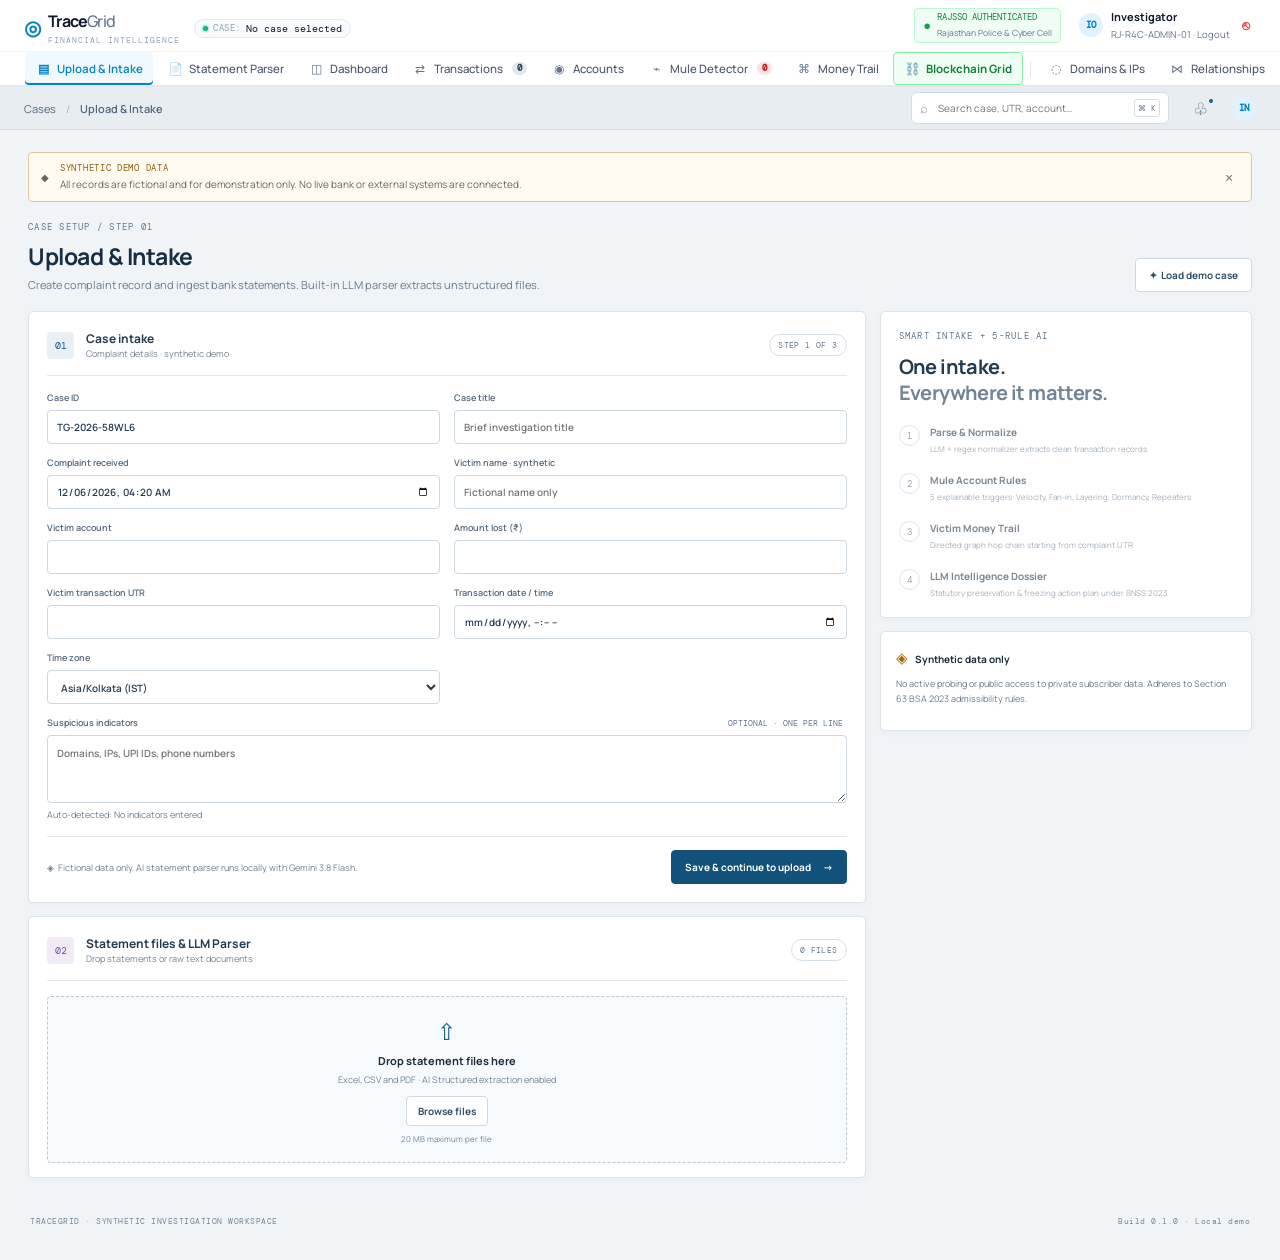
==== index.html @ d6e499e1 "Initial TraceGrid web prototype" ====
<!doctype html>
<html lang="en">
<head>
  <meta charset="utf-8"><meta name="viewport" content="width=device-width, initial-scale=1">
  <meta name="theme-color" content="#ffffff"><title>TraceGrid - Investigation Workspace</title>
  <link rel="preconnect" href="https://fonts.googleapis.com"><link rel="preconnect" href="https://fonts.gstatic.com" crossorigin>
  <link href="https://fonts.googleapis.com/css2?family=DM+Mono:wght@400;500&family=Manrope:wght@400;500;600;700;800&display=swap" rel="stylesheet">
  <link rel="stylesheet" href="styles.css">
  <link rel="stylesheet" href="cross_case.css">
  <link rel="stylesheet" href="legal_styles.css">
  <link rel="stylesheet" href="blockchain.css">
</head>
<body>
<div class="shell">
  <aside class="sidebar">
    <div style="display:flex;align-items:center;gap:14px">
      <a class="brand" href="#" aria-label="TraceGrid home"><span class="brand-mark">◎</span><span>Trace<span class="brand-light">Grid</span><small>FINANCIAL INTELLIGENCE</small></span></a>
      <div class="case-chip" id="caseChip" style="display:inline-flex;align-items:center;gap:5px;background:#f8fafc;border:1px solid #e2e8f0;padding:2px 8px;border-radius:12px;font-size:10px;color:#475569">
        <span style="display:inline-block;width:5px;height:5px;border-radius:50%;background:#10b981;box-shadow:0 0 3px #10b981"></span>
        <span style="font:8.5px var(--mono);color:#94a3b8;letter-spacing:0.5px">CASE:</span>
        <strong id="caseLabel" style="font:10px var(--mono);color:#0f172a">No case selected</strong>
      </div>
    </div>
    <div class="sidebar-bottom">
      <div class="secure">
        <span>●</span>
        <div><strong>RAJSSO AUTHENTICATED</strong><small>Rajasthan Police & Cyber Cell</small></div>
      </div>
      <div class="profile" id="userProfileBadge" style="cursor:pointer" title="Click to logout SSO session">
        <div class="avatar" id="userAvatar">IO</div>
        <div><strong id="userName">Investigator</strong><small id="userRole">RJ-R4C-ADMIN-01 · Logout</small></div>
        <span class="more" style="color:#ef4444;font-weight:bold;margin-left:4px" title="Logout">⎋</span>
      </div>
    </div>
    <nav id="nav">
      <button class="nav-item active" data-page="intake"><span>▤</span> Upload & Intake</button>
      <button class="nav-item" data-page="parser"><span>📄</span> Statement Parser</button>
      <button class="nav-item" data-page="dashboard"><span>◫</span> Dashboard</button>
      <button class="nav-item" data-page="transactions"><span>⇄</span> Transactions <b class="nav-counter" id="txCount">0</b></button>
      <button class="nav-item" data-page="accounts"><span>◉</span> Accounts</button>
      <button class="nav-item" data-page="mules"><span>⌁</span> Mule Detector <b class="nav-counter nav-alert" id="flagCount">0</b></button>
      <button class="nav-item" data-page="trail"><span>⌘</span> Money Trail</button>
      <button class="nav-item" data-page="blockchain" style="background:#f0fdf4;border:1px solid #86efac;color:#15803d;font-weight:700"><span>⛓️</span> Blockchain Grid <b class="nav-new" style="background:#047857;color:#fff;padding:2px 6px;border-radius:4px;font-size:8.5px">FABRIC v3</b></button>
      <div class="nav-divider"></div>
      <button class="nav-item" data-page="intel"><span>◌</span> Domains & IPs</button>
      <button class="nav-item" data-page="relationships"><span>⋈</span> Relationships</button>
      <button class="nav-item" data-page="timeline"><span>◷</span> Timeline</button>
      <div class="nav-divider"></div>
      <button class="nav-item" data-page="requests"><span>↗</span> Requests</button>
      <button class="nav-item" data-page="reports"><span>▧</span> Reports</button>
    </nav>
  </aside>
  <main class="main">
    <header class="topbar"><div class="crumb"><span>Cases</span><b>/</b><strong id="crumbTitle">Upload & Intake</strong></div><div class="top-actions"><label class="global-search"><span>⌕</span><input id="globalSearch" placeholder="Search case, UTR, account…"><kbd>⌘ K</kbd></label><button class="icon-btn" title="Notifications">♧<i></i></button><div class="top-avatar">IN</div></div></header>
    <div class="content"><div class="synthetic-banner"><span class="banner-icon">◆</span><div><strong>SYNTHETIC DEMO DATA</strong><span>All records are fictional and for demonstration only. No live bank or external systems are connected.</span></div><button aria-label="Dismiss" id="dismissBanner">×</button></div>
    <section id="page"></section>
    <footer><span>TRACEGRID <b>·</b> SYNTHETIC INVESTIGATION WORKSPACE</span><span>Build 0.1.0 <b>·</b> Local demo</span></footer></div>
  </main>
</div>
<div id="toast" class="toast"></div><script>window.BACKEND_API_URL = window.BACKEND_API_URL || "https://r4c-skit-ciphercrew.vercel.app";</script>
<script src="sample_fixture.js"></script><script src="cross_case.js"></script><script src="legal_requests.js"></script><script src="blockchain.js"></script><script src="app.js"></script></body></html>
---- styles.css ----
:root{--bg:#080d18;--panel:#0e1625;--panel2:#111c2e;--line:#1d2a3e;--muted:#8090a8;--text:#e8edf6;--cyan:#4ce0d3;--violet:#9b8cff;--red:#ff6879;--orange:#ff9a6c;--amber:#f5c66c;--green:#61d8a2;--mono:'DM Mono',monospace;--sans:Manrope,Segoe UI,sans-serif}*{box-sizing:border-box}body{margin:0;background:var(--bg);color:var(--text);font:13px var(--sans);min-height:100vh}button,input,textarea,select{font:inherit}button{cursor:pointer;color:inherit}.shell{display:flex;min-height:100vh}.sidebar{width:244px;flex:none;background:#0a111e;border-right:1px solid #182336;padding:24px 14px 12px;display:flex;flex-direction:column;position:fixed;inset:0 auto 0 0;z-index:4}.brand{display:flex;gap:10px;align-items:center;text-decoration:none;color:#f1f5fa;font-size:17px;font-weight:800;letter-spacing:-.8px;padding:0 12px 24px}.brand-mark{font-size:27px;color:var(--cyan);filter:drop-shadow(0 0 8px #38d8ce66)}.brand-light{font-weight:500;color:#8da0b6}.brand small{display:block;font:8px var(--mono);letter-spacing:1.5px;color:#5c6d84;margin-top:3px}.case-switch{margin:0 4px 22px;padding:12px 14px;background:#101a2a;border:1px solid #1c2b40;border-radius:9px;position:relative}.eyebrow,.nav-group{font:9px var(--mono);letter-spacing:1.25px;color:#71839d}.case-switch strong{display:block;margin-top:8px;font-size:11px}.case-dot{position:absolute;right:13px;bottom:16px;width:6px;height:6px;border-radius:50%;background:#65748b}.nav-group{padding:0 12px 7px}.nav-group.separated{margin-top:18px}.nav-item{border:0;background:none;width:100%;height:38px;border-radius:7px;display:flex;gap:12px;align-items:center;text-align:left;padding:0 12px;color:#91a0b5;font-size:11px;margin:2px 0}.nav-item>span{font-size:16px;width:16px;text-align:center;color:#74869e}.nav-item:hover{background:#101b2b;color:#e5edf8}.nav-item.active{color:#e5fbf8;background:linear-gradient(90deg,#153036,#111e2b);box-shadow:inset 2px 0 var(--cyan)}.nav-item.active>span{color:var(--cyan)}.nav-item b{margin-left:auto;font:10px var(--mono);color:#7789a2}.nav-item .nav-alert{color:var(--red)}.nav-new{margin-left:auto;font:8px var(--mono);color:var(--cyan);font-style:normal}.sidebar-bottom{margin-top:auto}.secure{display:flex;gap:10px;border:1px solid #1c2b40;border-radius:8px;padding:10px;color:var(--green);align-items:flex-start}.secure strong,.secure small,.profile strong,.profile small{display:block}.secure strong{font:9px var(--mono);color:#acd9c9}.secure small,.profile small{font-size:9px;color:#76869e;margin-top:4px}.profile{display:flex;align-items:center;gap:9px;padding:16px 5px 6px}.avatar,.top-avatar{display:grid;place-items:center;background:#263253;color:#b9b6ff;border-radius:50%;width:28px;height:28px;font:9px var(--mono)}.profile strong{font-size:10px}.more{margin-left:auto;color:#71819a}.main{margin-left:244px;width:calc(100% - 244px)}.topbar{height:61px;border-bottom:1px solid #172235;display:flex;justify-content:space-between;align-items:center;padding:0 34px;background:#0a111ddc;position:sticky;top:0;z-index:3;backdrop-filter:blur(15px)}.crumb{display:flex;gap:10px;align-items:center;color:#72839c;font-size:11px}.crumb b{font-weight:400;color:#39465b}.crumb strong{color:#dce5f1;font-weight:600}.top-actions{display:flex;gap:18px;align-items:center}.global-search{height:32px;display:flex;align-items:center;gap:8px;border:1px solid #243249;border-radius:6px;padding:0 8px;color:#8493a8;background:#0d1624}.global-search input{width:190px;border:0;outline:0;background:transparent;color:var(--text);font-size:10px}.global-search kbd{font:8px var(--mono);border:1px solid #29364a;border-radius:3px;padding:3px;color:#73829a}.icon-btn{border:0;background:none;color:#8090a6;font-size:17px;position:relative}.icon-btn i{position:absolute;width:4px;height:4px;background:var(--cyan);border-radius:50%;right:1px;top:3px}.top-avatar{width:25px;height:25px}.content{max-width:1500px;padding:20px 34px 26px;margin:auto}.synthetic-banner{display:flex;gap:11px;align-items:center;border:1px solid #4b3b27;background:linear-gradient(90deg,#29221b,#171a21);border-radius:7px;padding:9px 12px;margin-bottom:25px}.banner-icon{color:var(--amber);font-size:13px}.synthetic-banner strong{display:block;font:9px var(--mono);letter-spacing:.7px;color:#f0c87d}.synthetic-banner span{font-size:10px;color:#a99c85}.synthetic-banner button{margin-left:auto;background:none;border:0;color:#928a7e;font-size:17px}.page-head{display:flex;justify-content:space-between;align-items:flex-end;margin-bottom:19px}.page-head h1{font-size:25px;letter-spacing:-1px;margin:7px 0 5px}.page-head p{font-size:11px;color:#8190a6;margin:0}.head-actions{display:flex;gap:8px}.btn{border:1px solid #2a3950;border-radius:6px;padding:9px 13px;font-size:10px;font-weight:700;background:#131d2d}.btn:hover{filter:brightness(1.2)}.btn-primary{color:#071516;background:linear-gradient(110deg,#63e1d3,#55c8ca);border:0;box-shadow:0 4px 18px #45d4ce26}.btn-secondary{color:#bdc9da}.card{background:linear-gradient(145deg,#101a29,#0e1725);border:1px solid #1c2b3f;border-radius:9px;box-shadow:0 8px 28px #00000014}.intake-grid{display:grid;grid-template-columns:minmax(500px,1.8fr) minmax(240px,.8fr);gap:14px;align-items:start}.intake-main{display:grid;gap:13px}.intake-main>.card{padding:18px}.section-title{display:flex;justify-content:space-between;align-items:center;padding-bottom:15px;border-bottom:1px solid #1b293b;margin-bottom:15px}.section-title>div{display:grid;grid-template-columns:29px auto;grid-template-rows:auto auto;align-items:center;column-gap:10px}.section-title strong{font-size:12px}.section-title small{font-size:9px;color:#8190a6;grid-column:2}.step-no{grid-row:span 2;display:grid;place-items:center;border-radius:7px;width:27px;height:27px;color:var(--cyan);background:#163037;font:10px var(--mono)}.step-2{color:var(--violet);background:#27223b}.step-3{color:var(--green);background:#18342e}.pill{border-radius:99px;padding:5px 8px;font:8px var(--mono);letter-spacing:.4px}.pill-muted{border:1px solid #27364b;color:#8493a9}.pill-green{background:#18372f;color:var(--green)}.form-grid{display:grid;grid-template-columns:1fr 1fr;gap:12px 14px}.form-grid label{display:block;color:#91a0b4;font-size:9px;font-weight:600}.form-grid input,.form-grid select,.form-grid textarea,.filters select,.search-input,.draft-output textarea{display:block;width:100%;margin-top:6px;background:#0b1421;border:1px solid #25344a;border-radius:5px;color:#dce5f1;padding:9px;font-size:10px;outline:none}.form-grid input:focus,.form-grid select:focus,.form-grid textarea:focus{border-color:#3aaea9}.form-grid input,.form-grid select{height:34px}.form-grid textarea{resize:vertical;line-height:1.6}.form-grid select option{background:#101a29}.span2{grid-column:span 2}.tiny-tag,.optional{font:8px var(--mono);color:#d7b876;background:#312c20;border-radius:3px;padding:2px 4px;margin-left:4px}.optional{float:right;background:none;color:#65768d}.field-help{display:block;color:#667891;font-size:9px;margin-top:5px;font-weight:400}.card-foot{border-top:1px solid #1b293b;padding-top:13px;margin-top:15px;display:flex;justify-content:space-between;align-items:center}.privacy-note{font-size:9px;color:#7789a1}.card-foot .btn{display:flex;gap:12px;align-items:center}.upload-card{padding-bottom:14px!important}.dropzone{display:flex;align-items:center;flex-direction:column;justify-content:center;min-height:167px;border:1px dashed #34445b;border-radius:7px;background:radial-gradient(ellipse at 50% 0%,#172736,#0b1421 72%);transition:.2s}.dropzone.dragover{border-color:var(--cyan);background:#122728}.upload-symbol{font-size:23px;color:var(--cyan);margin-bottom:6px}.dropzone strong{font-size:11px}.dropzone>span{font-size:9px;color:#8291a6;margin:5px 0 10px}.dropzone .browse{position:relative;overflow:hidden;padding:7px 11px}.dropzone .browse input{position:absolute;inset:0;opacity:0;cursor:pointer}.dropzone>small{font-size:8px;color:#64768e;margin-top:7px}.file-card{display:flex;align-items:center;gap:10px;padding:10px 2px;border-bottom:1px solid #1c293a}.file-icon{width:31px;height:34px;border-radius:4px;display:grid;place-items:center;font:8px var(--mono);background:#302522;color:#ff9b79}.file-icon.csv{color:#75dba7;background:#193129}.file-icon.xlsx,.file-icon.xls{color:#72d9a4;background:#183029}.file-info{flex:1;min-width:0}.file-info>b,.file-info>small{display:block;white-space:nowrap;overflow:hidden;text-overflow:ellipsis}.file-info>b{font-size:10px}.file-info>small{font-size:8px;color:#8493a8;margin-top:3px}.progress{height:3px;background:#263347;border-radius:4px;margin-top:6px;overflow:hidden}.progress i{height:100%;display:block;background:linear-gradient(90deg,#35c9bc,#8887ff);border-radius:5px;transition:width .5s}.remove-file{border:0;background:none;color:#75869c;font-size:16px}.parse-note{font-size:9px;color:#8291a6;display:flex;gap:7px;padding-top:12px;line-height:1.5}.parse-note>span:first-child{color:var(--cyan)}.intake-aside{display:grid;gap:13px}.aside-card{padding:18px}.aside-card h3{font-size:20px;line-height:1.28;letter-spacing:-.6px;margin:12px 0 20px}.aside-card h3 span{color:#798ba4}.step-list{display:grid;gap:18px}.step{display:flex;gap:10px;align-items:flex-start;opacity:.64}.step.active{opacity:1}.step>i{width:21px;height:21px;display:grid;place-items:center;border:1px solid #31415a;border-radius:50%;font:9px var(--mono);font-style:normal;color:#9cacc0;flex:none}.step.active>i{color:var(--cyan);border-color:#47cfc2;background:#173135}.step b,.step small{display:block}.step b{font-size:10px}.step small{font-size:8px;color:#7e8ea5;line-height:1.5;margin-top:4px}.mini-disclaimer{padding:15px}.shield{color:var(--amber);font-size:15px}.mini-disclaimer>b{font-size:10px;margin-left:7px}.mini-disclaimer p{font-size:9px;color:#8795a9;line-height:1.6;margin:9px 0}.mini-disclaimer a,.card-heading a,.reason a,.event a{color:var(--cyan);font-size:9px;text-decoration:none;cursor:pointer}.processing-card{padding:18px}.process-steps{display:flex;justify-content:space-between;position:relative;margin:22px 8px}.process-steps:before{content:'';position:absolute;height:1px;background:#28453e;left:6%;right:6%;top:11px}.process-step{display:flex;flex-direction:column;align-items:center;gap:7px;position:relative;font-size:8px;color:#b5c4d2}.process-step i{font-style:normal;display:grid;place-items:center;border-radius:50%;width:22px;height:22px;background:#18362f;color:var(--green);border:1px solid #2b775e}.success-summary{display:flex;gap:10px;align-items:center;padding:12px;border:1px solid #245244;background:#11251f;border-radius:6px}.success-check{width:25px;height:25px;display:grid;place-items:center;border-radius:50%;color:#071610;background:var(--green)}.success-summary>div:nth-child(2){flex:1}.success-summary b,.success-summary small{display:block}.success-summary b{font-size:10px}.success-summary small{font-size:8px;color:#91a69d;margin-top:4px}.kpis{display:grid;grid-template-columns:repeat(4,1fr);gap:11px}.kpi{padding:14px}.kpi>span,.trail-stats small{font:8px var(--mono);letter-spacing:.6px;color:#7e8fa6}.kpi strong{display:block;font-size:23px;letter-spacing:-.8px;margin:11px 0 4px}.kpi em{font:10px var(--sans);font-style:normal;color:#8493a8}.kpi small{font-size:8px;color:#7d8ca1}.dot{display:inline-block;width:5px;height:5px;border-radius:50%;margin-right:6px}.red{background:#ff6576}.orange{background:#ff9c67}.amber{background:#f2c46d}.green{background:#60d79f}.cyan{background:#52d5cf}.violet{background:#9a87ff}.dash-grid{display:grid;grid-template-columns:1.6fr 1fr;gap:12px;margin-top:12px}.dash-grid>.card,.table-card{padding:15px}.card-heading{display:flex;justify-content:space-between;align-items:center;margin-bottom:12px}.card-heading b,.card-heading small{display:block}.card-heading b{font-size:11px}.card-heading small{font-size:8px;color:#7f90a6;margin-top:4px}.mini-graph{display:flex;align-items:flex-start;justify-content:space-between;position:relative;padding:22px 3px 9px}.graph-line{position:absolute;height:1px;background:linear-gradient(90deg,#5bd5c7,#f39172);left:9%;right:9%;top:36px}.mini-node{position:relative;z-index:1;display:flex;flex-direction:column;align-items:center;width:20%;text-align:center}.node{width:27px;height:27px;border-radius:50%;display:grid;place-items:center;border:1px solid #557081;background:#122436;color:#8cacc0;font:9px var(--mono);box-shadow:0 0 0 5px #111b28}.node.critical{color:var(--red);border-color:#a64958;background:#321c29}.node.high{color:var(--orange);border-color:#985d43;background:#30231f}.node.medium{color:var(--amber);border-color:#8c723e;background:#302a1d}.mini-node small{margin-top:10px;font-size:8px;color:#9aa9bb}.mini-node b{font:8px var(--mono);color:#73859d;margin-top:4px}.mini-node em{font:8px var(--mono);color:#a1b0c0;font-style:normal;margin-top:7px}.risk-bars{display:grid;gap:11px;margin:20px 4px}.risk-bars>div{display:grid;grid-template-columns:60px 1fr 16px;align-items:center;gap:8px;font-size:9px;color:#93a1b4}.risk-bars b{font:9px var(--mono);text-align:right}.bar{height:5px;background:#1e2a3d;border-radius:5px}.bar i{height:100%;display:block;border-radius:5px}.bar i.red{background:var(--red)}.bar i.orange{background:var(--orange)}.bar i.amber{background:var(--amber)}.bar i.green{background:var(--green)}.quality{border-top:1px solid #202c3d;padding:12px 4px 0;display:grid;grid-template-columns:1fr auto;gap:7px;font-size:9px;color:#8392a8}.quality b{color:#b9c6d6}.quality .progress{grid-column:span 2;margin:0}.table-card{margin-top:13px}.table-scroll{overflow:auto}table{width:100%;border-collapse:collapse;white-space:nowrap}th{text-align:left;font:8px var(--mono);letter-spacing:.5px;color:#6f819a;padding:10px;border-bottom:1px solid #273448}td{padding:10px;border-bottom:1px solid #1b283a;font-size:9px;color:#bac6d4}td b{font-size:9px;color:#d9e3ef}td small,.evidence small{display:block;color:#75869c;font-size:8px;margin-top:4px}td .mono{font:8px var(--mono);color:#a0aec0}.mono{font-family:var(--mono)}.amount{font:10px var(--mono);color:#d7e3ed}.evidence{font-size:8px;color:#96a5b8}.search-input{display:flex;align-items:center;gap:8px;width:260px;margin:0;color:#8796aa}.search-input input{border:0;outline:0;background:none;color:var(--text);font-size:9px;width:100%}.filters{display:flex;gap:8px;align-items:center;margin-bottom:12px}.filters select{width:auto;margin:0;height:32px;color:#94a3b7;font-size:9px}.result-count{margin-left:auto;color:#7e8da2;font-size:9px}.risk-tag{font:8px var(--mono);border:1px solid;border-radius:4px;padding:4px 6px}.risk-tag.critical{color:#ff7885;background:#341c29;border-color:#63303d}.risk-tag.high{color:#ffad76;background:#34251e;border-color:#65432e}.risk-tag.medium{color:#e9c56e;background:#322d1d;border-color:#62542d}.risk-tag.low{color:#69dca5;background:#183229;border-color:#2b6049}.mule-layout{display:grid;grid-template-columns:minmax(270px,.9fr) 1.5fr;gap:13px}.account-list{padding:8px}.account-row{display:flex;gap:10px;align-items:center;width:100%;border:0;border-bottom:1px solid #1d2a3c;background:none;padding:11px 8px;text-align:left}.account-row:last-child{border-bottom:0}.account-row.selected,.account-row:hover{background:#172334;border-radius:5px}.account-row>span:nth-child(2){flex:1}.account-row b,.account-row small{display:block}.account-row b{font:9px var(--mono)}.account-row small{font-size:8px;color:#798aa1;margin-top:4px}.score{width:37px;height:37px;border:1px solid #8e4450;border-radius:8px;display:grid;place-items:center;background:#311c28;color:#ff8490;font:14px var(--mono);flex:none}.score.high{background:#32231e;border-color:#87513b;color:#ffad77}.score.medium{background:#302c1d;border-color:#806c38;color:#e8c36f}.score.low{background:#192f2b;border-color:#366a50;color:#65d8a2}.reason-panel{padding:18px}.reason-head{display:flex;justify-content:space-between;align-items:center}.reason-head h2{margin:7px 0;font-size:17px}.score small{font:7px var(--mono)}.muted{font-size:9px;color:#8190a6;line-height:1.5}.reason-list{display:grid;gap:0;margin-top:14px}.reason{display:flex;gap:9px;padding:12px 0;border-top:1px solid #202c3d}.reason-check{color:var(--orange)}.reason>div{flex:1}.reason b{font-size:9px}.reason p{margin:5px 0;color:#8b9aaf;font-size:9px;line-height:1.5}.weight{font:9px var(--mono);color:#ffb47a}.source-box{padding:11px;background:#101e29;border:1px solid #223948;border-radius:5px;margin-top:13px}.source-box b,.source-box span{display:block}.source-box b{font-size:9px;color:#b5cbd4}.source-box span{font-size:8px;color:#8196a2;line-height:1.6;margin-top:5px}.trail-stats{display:grid;grid-template-columns:repeat(4,1fr);gap:9px}.trail-stats .card{padding:11px}.trail-stats b{display:block;font:14px var(--mono);margin-top:7px}.graph-card{margin-top:12px;padding:12px}.graph-toolbar{display:flex;justify-content:space-between;align-items:center;border-bottom:1px solid #1d2a3b;padding:3px 4px 10px;font-size:8px;color:#8d9caf}.graph-toolbar>div{display:flex;gap:12px;align-items:center}.graph-toolbar input{width:72px;vertical-align:middle}.tiny-button{font-size:8px;color:#a6b5c5;background:#121e2d;border:1px solid #2a384c;border-radius:4px;padding:5px}.red-dot,.amber-dot{display:inline-block;width:6px;height:6px;border-radius:50%;background:var(--red);margin-left:6px}.amber-dot{background:var(--amber)}.trail-graph{display:grid;grid-template-columns:1fr 46px 1.6fr 46px 1fr;gap:4px;align-items:center;min-height:340px;padding:22px 8px}.trail-col{display:grid;gap:15px}.trail-node{border:1px solid #33584f;border-radius:8px;padding:12px;background:#12241f;display:flex;flex-direction:column;gap:5px;position:relative;transition:.3s}.trail-node>span{font:7px var(--mono);color:#71d7a8}.trail-node>b{font-size:10px}.trail-node>small,.trail-node>i{font:8px var(--mono);color:#8495a7;font-style:normal}.trail-node>em{font:10px var(--mono);font-style:normal;color:#c6d5df}.trail-node.critical{background:#2a1b26;border-color:#703845}.trail-node.critical>span{color:var(--red)}.trail-node.high{background:#29221d;border-color:#6e4934}.trail-node.high>span{color:var(--orange)}.trail-node.medium{background:#292719;border-color:#695c35}.trail-node.medium>span{color:var(--amber)}.trail-node.pulse{box-shadow:0 0 24px #5cddd477;transform:scale(1.03)}.branch{display:grid;gap:9px}.edge{text-align:center;color:var(--cyan);font-size:19px;position:relative}.edge small{display:block;position:absolute;top:23px;left:50%;transform:translateX(-50%);font:7px var(--mono);color:#7688a0;white-space:nowrap}.graph-caption{border-top:1px solid #202d3f;padding:10px;color:#73859b;text-align:center;font-size:8px}.note-strip{margin-bottom:12px;border:1px solid #5b4d2a;background:#282519;color:#e5cd87;padding:10px 12px;border-radius:6px;font-size:9px}.intel-layout,.relationship-grid{display:grid;grid-template-columns:1.6fr 1fr;gap:12px}.domain-list{display:grid}.domain-row{display:grid;grid-template-columns:28px 1fr auto;gap:9px;padding:13px 0;border-top:1px solid #1d293b;align-items:start}.domain-icon{height:27px;width:27px;display:grid;place-items:center;color:var(--violet);background:#27223a;border-radius:6px}.domain-main>b{font:10px var(--mono)}.domain-main>small{display:block;color:#8190a6;font-size:8px;margin-top:4px}.tag-list{display:flex;gap:4px;flex-wrap:wrap;margin-top:7px}.tag-list span{font-size:7px;color:#d2b880;background:#2d291f;border:1px solid #48402b;border-radius:3px;padding:3px 5px}.domain-meta{grid-column:2/4;display:flex;gap:16px;font:8px var(--mono);color:#7688a0}.domain-meta b{color:#aab9c8;font-weight:400}.ip-row{padding:10px 0;border-bottom:1px solid #1c293b}.ip-row>b,.ip-row small,.ip-row span{display:block}.ip-row>b{font:10px var(--mono);color:#c7d7e6}.ip-row small,.ip-row span{font-size:8px;color:#8493a8;margin-top:4px}.relationship-grid>.card{padding:15px}.relation-map{height:400px;position:relative;overflow:hidden;background:radial-gradient(ellipse,#172439,#0e1725 75%)}.relation-center,.rel-node{position:absolute;z-index:1;padding:9px 11px;border:1px solid #385065;border-radius:7px;background:#142333;text-align:center;font:9px var(--mono);box-shadow:0 4px 14px #0007}.relation-center{left:50%;top:46%;transform:translate(-50%,-50%);border-color:#4ba89e;color:var(--cyan)}.relation-center small,.rel-node small{display:block;font:7px var(--mono);color:#8295aa;margin-top:5px}.rel-1{left:9%;top:13%;color:#ff9b84}.rel-2{right:9%;top:13%;color:#b2a2ff}.rel-3{right:9%;top:65%;color:#b2a2ff}.rel-4{left:38%;top:75%;color:#76dcd0}.rel-5{left:8%;top:65%;color:#dfc77f}.relation-map svg{position:absolute;inset:0;width:100%;height:100%;z-index:0}.relation-map path{stroke:#395669;stroke-width:1;stroke-dasharray:5 4;fill:none}.share-item{display:flex;align-items:center;gap:9px;padding:13px 0;border-bottom:1px solid #1d2a3b}.share-icon{width:28px;height:28px;display:grid;place-items:center;background:#182938;border:1px solid #2b4c59;border-radius:6px;color:var(--cyan);font:8px var(--mono)}.share-item div{flex:1}.share-item b,.share-item small{display:block}.share-item b{font:9px var(--mono)}.share-item small{font-size:8px;color:#8393a8;margin-top:4px}.pill-high{border:1px solid #673c39;background:#311e22;color:#ff9888}.timeline-card{padding:20px}.timeline-date{font:9px var(--mono);color:#aab8c9;border-bottom:1px solid #273448;padding-bottom:12px}.timeline-date span{color:#7c8da4;margin-left:10px}.timeline{padding:10px 0 0}.event{display:grid;grid-template-columns:65px 14px 1fr;gap:14px;position:relative;padding:12px 0}.event:not(:last-child):after{content:'';position:absolute;left:85px;top:29px;bottom:-12px;width:1px;background:#2c3c4e}.event time{text-align:right;font:12px var(--mono);color:#d0dbe7}.event time small{display:block;font-size:7px;color:#8293a8;margin-top:3px}.event-dot{width:9px;height:9px;border-radius:50%;z-index:1;margin-top:4px;background:var(--red);box-shadow:0 0 0 4px #261a23}.event-dot.orange{background:var(--orange);box-shadow:0 0 0 4px #2a211c}.event-dot.amber{background:var(--amber);box-shadow:0 0 0 4px #2a271d}.event-dot.cyan{background:var(--cyan);box-shadow:0 0 0 4px #192a2b}.event>div>b,.event>div>small{display:block}.event>div>b{font-size:10px}.event>div>small{font-size:8px;color:#8190a6;margin:4px 0}.warning{display:inline-block;font-size:8px;color:#e1be70;background:#2c281d;padding:5px;margin-top:5px}.request-grid{display:grid;gap:11px}.request-card{padding:16px;display:flex;align-items:center;gap:13px}.request-icon{width:36px;height:36px;display:grid;place-items:center;background:#1a2938;color:var(--cyan);border-radius:7px;font-size:16px}.request-card>div{flex:1}.request-card h3{margin:0 0 5px;font-size:11px}.request-card p{margin:0 0 8px;color:#8291a5;font-size:9px}.draft-output{padding:16px;margin-top:13px}.draft-output textarea{font:10px/1.7 var(--mono)}.report-preview{max-width:820px;margin:auto;overflow:hidden;background:#101722}.report-cover{min-height:300px;padding:36px 44px;background:radial-gradient(ellipse at 80% 15%,#25234a,#111b2c 58%,#0c1622)}.report-logo{font-size:11px;font-weight:800;letter-spacing:2px;color:var(--cyan)}.report-cover>span{display:block;color:#dfbe71;font:8px var(--mono);letter-spacing:1px;margin-top:38px}.report-cover h1{font-size:32px;line-height:1.15;letter-spacing:-1px;margin:12px 0}.report-cover p{font-size:11px;color:#9baabc}.report-rule{height:1px;background:#344258;margin-top:29px}.report-cover>small{display:block;color:#8292a7;font:8px var(--mono);margin-top:13px}.report-body{padding:24px 44px}.report-body h3{font-size:11px;margin:15px 0 5px}.report-body p{font-size:9px;color:#9aa8ba;line-height:1.7;margin:5px 0}.toast{position:fixed;bottom:24px;left:50%;transform:translate(-50%,20px);opacity:0;pointer-events:none;background:#e0f8f3;color:#10211f;padding:10px 16px;border-radius:6px;font-size:10px;box-shadow:0 8px 30px #0007;z-index:9;transition:.2s}.toast.show{opacity:1;transform:translate(-50%,0)}footer{display:flex;justify-content:space-between;padding:25px 2px 4px;color:#576981;font:8px var(--mono);letter-spacing:.5px}footer b{color:#34445a}.review-card{padding:15px;margin:12px 0;border-color:#685735}.review-card h3{font-size:11px;margin:0 0 6px}.review-card p{font-size:9px;color:#d5bd82}.mapping-row{display:grid;grid-template-columns:1fr 160px;gap:10px;align-items:center;padding:7px 0;border-top:1px solid #393523;font:9px var(--mono)}.mapping-row select{background:#0b1421;color:#dce5f1;border:1px solid #554d37;padding:6px;border-radius:4px}.empty-state{padding:70px 20px;text-align:center;color:#8191a6}.empty-state b{display:block;color:#d6e0ed;font-size:13px;margin-bottom:8px}@media(max-width:1100px){.sidebar{width:205px}.main{margin-left:205px;width:calc(100% - 205px)}.content{padding:18px}.intake-grid{grid-template-columns:1fr}.intake-aside{grid-template-columns:1fr 1fr}.intake-aside .aside-card{grid-row:span 2}.trail-graph{grid-template-columns:1fr 30px 1.3fr 30px 1fr}.global-search input{width:125px}}@media(max-width:760px){.sidebar{width:58px;padding:15px 6px}.brand{padding:0 8px 20px}.brand>span:last-child,.case-switch,.nav-group,.nav-item:not(.active),.nav-item.active{font-size:0}.brand-mark{font-size:23px}.nav-item{justify-content:center;padding:0}.nav-item>span{font-size:17px}.nav-new,.nav-item b,.sidebar-bottom .secure,.profile>div:not(.avatar),.profile .more{display:none}.profile{justify-content:center}.main{margin-left:58px;width:calc(100% - 58px)}.topbar{padding:0 13px}.content{padding:14px}.global-search{display:none}.intake-grid{grid-template-columns:1fr}.intake-aside{grid-template-columns:1fr}.intake-aside .aside-card{grid-row:auto}.form-grid{grid-template-columns:1fr 1fr}.page-head{align-items:flex-start;gap:10px;flex-direction:column}.page-head h1{font-size:22px}.head-actions{width:100%}.kpis{grid-template-columns:1fr 1fr}.dash-grid,.mule-layout,.intel-layout,.relationship-grid{grid-template-columns:1fr}.trail-stats{grid-template-columns:1fr 1fr}.trail-graph{grid-template-columns:1fr;gap:10px}.edge{height:24px;transform:rotate(90deg)}.edge small{display:none}.trail-col{grid-template-columns:1fr 1fr}.form-grid .span2{grid-column:span 2}.card-foot{align-items:flex-start;gap:12px;flex-direction:column}.success-summary{flex-wrap:wrap}.success-summary>button{margin-left:35px}.request-card{align-items:flex-start;flex-wrap:wrap}.request-card .btn{margin-left:48px}.report-cover,.report-body{padding:24px}.filters{flex-wrap:wrap}.search-input{width:100%}.result-count{margin-left:0}}@media print{body{background:#fff;color:#111}.sidebar,.topbar,.synthetic-banner,footer,.page-head .head-actions{display:none!important}.main{margin:0;width:100%}.content{padding:0;max-width:none}.report-preview{border:0;background:#fff;color:#111;box-shadow:none}.report-cover{background:#17233a!important;color:#fff;print-color-adjust:exact}.report-body p{color:#333}.report-body h3{color:#111}}
.dynamic-trail{display:flex;flex-wrap:wrap;gap:10px;align-items:center;min-height:210px}.dynamic-trail .trail-node{min-width:170px;max-width:235px;flex:1}.dynamic-trail .edge{width:18px}

/* Institutional evidence-workspace visual system */
:root{--bg:#f1f4f7;--panel:#fff;--panel2:#f7f9fb;--line:#dce3e9;--muted:#667789;--text:#1b2c3c;--cyan:#14628d;--violet:#7255a0;--red:#b73943;--orange:#b96025;--amber:#a96b00;--green:#26744d;--mono:'DM Mono',monospace;--sans:Manrope,'Segoe UI',sans-serif}
body{background:#f1f4f7;color:#1b2c3c}.shell{display:block;min-height:100vh}.sidebar{position:relative;inset:auto;width:auto;padding:6px max(24px,calc((100vw - 1440px)/2)) 0;background:#ffffff;border:0;border-bottom:1px solid #e2e8f0;display:grid;grid-template-columns:auto 1fr;align-items:center;gap:0 16px;z-index:5}.brand{color:#0f172a;padding:4px 0 6px;font-size:16px;font-weight:700;display:flex;align-items:center;gap:8px;text-decoration:none}.brand-mark{color:#0284c7;filter:none;font-size:20px}.brand-light{color:#64748b;font-weight:500}.brand small{color:#94a3b8;font:8px var(--mono);letter-spacing:1px}.case-switch{display:none}.sidebar nav{grid-column:1/-1;display:flex;align-items:center;gap:2px;overflow-x:auto;margin:0 -24px;padding:0 max(24px,calc((100vw - 1440px)/2));background:#ffffff;border-top:1px solid #f1f5f9;border-bottom:1px solid #e2e8f0;scrollbar-width:none}.sidebar nav::-webkit-scrollbar{display:none}.nav-divider{width:1px;height:16px;background:#e2e8f0;margin:0 4px;flex-shrink:0}.nav-group{display:none}.nav-item{width:auto;flex:none;height:33px;border:0;border-radius:4px;margin:0 1px;padding:0 10px;color:#475569;gap:6px;font-size:11.5px;font-weight:500;background:transparent;display:inline-flex;align-items:center;white-space:nowrap;transition:all 0.15s ease;cursor:pointer}.nav-item>span{color:#64748b;font-size:12px;display:inline-block}.nav-item:hover{background:#f1f5f9;color:#0f172a}.nav-item:hover>span{color:#0f172a}.nav-item.active{color:#0284c7;background:#f0f9ff;box-shadow:inset 0 -2px #0284c7;font-weight:600}.nav-item.active>span{color:#0284c7}.nav-item b,.nav-counter{font:8.5px var(--mono);font-weight:600;color:#334155;background:#e2e8f0;padding:1px 5px;border-radius:8px;margin-left:3px}.nav-item .nav-alert{color:#b91c1c;background:#fee2e2}.nav-new{display:none}.sidebar-bottom{position:absolute;right:max(24px,calc((100vw - 1440px)/2));top:7px;display:flex;align-items:center;gap:12px}.secure{border:1px solid #bbf7d0;background:#f0fdf4;padding:3px 8px;border-radius:4px;align-items:center;color:#16a34a;display:flex;gap:6px}.secure strong{color:#15803d;font-size:8.5px;font-family:var(--mono)}.secure small{color:#64748b;font-size:8.5px}.profile{padding:2px 6px;gap:8px;border-radius:4px;display:flex;align-items:center}.profile strong{color:#0f172a;font-size:11px}.profile small{color:#64748b;font-size:9.5px}.avatar,.top-avatar{background:#e0f2fe;color:#0284c7;font-size:9px;font-weight:700;border-radius:50%;width:24px;height:24px;display:grid;place-items:center}.main{margin:0;width:100%;min-width:0}.topbar{height:43px;padding:0 max(24px,calc((100vw - 1440px)/2));background:#e8edf2;border-bottom:1px solid #d5dde5;backdrop-filter:none}.crumb,.crumb strong{color:#52677a}.crumb b{color:#a3b1bc}.global-search{background:#fff;border-color:#d4dde5}.global-search input{color:#25394a}.global-search kbd{border-color:#d5dde5;color:#657789}.icon-btn{color:#52677a}.content{max-width:1440px;padding:22px 28px 30px}.synthetic-banner{border-color:#d9c89c;background:#fffaf0;border-radius:4px;margin-bottom:19px}.synthetic-banner strong{color:#89600d}.synthetic-banner span{color:#6d6555}.synthetic-banner button{color:#7f7561}.page-head h1{color:#172e43;font-size:23px;letter-spacing:-.5px}.page-head p{color:#687b8d}.eyebrow{color:#60778b}.btn{border-color:#ccd7df;border-radius:4px;background:#f8fafb;color:#38536b}.btn-primary{background:#12527a;color:white;border:1px solid #12527a;box-shadow:none}.btn-secondary{background:#fff;color:#34516a}.card{background:#fff;border:1px solid #dce3e9;border-radius:5px;box-shadow:0 2px 7px #24394b0a}.section-title,.card-foot{border-color:#e3e8ed}.section-title strong,.card-heading b{color:#233a4e}.section-title small,.card-heading small{color:#728394}.step-no{background:#e8f0f6;color:#125b85;border-radius:4px}.step-2{color:#7255a0;background:#f0ebf7}.step-3{color:#26744d;background:#e7f2eb}.pill-muted{border-color:#d8e0e7;color:#65788a}.form-grid label{color:#53687b}.form-grid input,.form-grid select,.form-grid textarea,.filters select,.search-input,.draft-output textarea{background:#fff;border-color:#ccd7df;border-radius:4px;color:#263c50}.form-grid input:focus,.form-grid select:focus,.form-grid textarea:focus{border-color:#287aa5}.privacy-note,.field-help{color:#6d8091}.dropzone{border-color:#b9c9d5;border-radius:4px;background:#f7fafc}.dropzone.dragover{border-color:#287aa5;background:#eef6fa}.dropzone>span,.dropzone>small{color:#718496}.upload-symbol{color:#17628b}.file-card{border-color:#e3e8ed}.file-info>small{color:#6b7f90}.progress{background:#e5ebef}.progress i{background:#287c8c}.parse-note{color:#697d8f}.aside-card h3{color:#243b4f}.aside-card h3 span{color:#728394}.step>i{border-color:#cbd6de;color:#607487}.step b{color:#30475a}.step small{color:#718496}.mini-disclaimer p{color:#667b8e}.processing-card{padding:18px}.process-steps:before{background:#d8e7dd}.process-step{color:#536e62}.success-summary{border-color:#b9dbc7;background:#f2faf5}.success-summary small{color:#547562}.kpi>span,.trail-stats small{color:#64788b}.kpi strong{color:#163d5d}.kpi small{color:#718394}.dash-grid{gap:12px}.mini-graph{min-height:145px}.node{background:#edf3f7;border-color:#98adbc;color:#37596d;box-shadow:0 0 0 5px #fff}.node.critical{background:#fbefef}.node.high{background:#fbf1e9}.mini-node small{color:#62788a}.mini-node b{color:#617487}.card-heading a,.reason a,.event a,.mini-disclaimer a{color:#17628b}.risk-bars>div{color:#657a8b}.bar{background:#e9eef1}.quality{border-color:#e0e6eb;color:#667b8d}.quality b{color:#3e586d}th{color:#65798a;border-color:#d9e1e7}td{color:#344c60;border-color:#e6ebef}td b{color:#263e52}td small,.evidence small{color:#718394}.amount{color:#23445e}.filters select{color:#526a7e}.result-count{color:#6f8293}.account-row{border-color:#e5eaee}.account-row.selected,.account-row:hover{background:#f1f6f9}.account-row b{color:#2b455b}.account-row small{color:#718495}.reason-panel{padding:18px}.reason-head h2{color:#203a50}.muted{color:#6c8091}.reason{border-color:#e3e8ed}.reason p{color:#63798b}.source-box{background:#f4f8fa;border-color:#dbe5ea}.source-box b{color:#315469}.source-box span{color:#667d8b}.trail-stats .card{padding:11px}.trail-stats b{color:#23445e}.graph-card{background:#fff}.graph-toolbar{border-color:#e0e6eb;color:#62798c}.graph-toolbar input{accent-color:#17628b}.tiny-button{color:#526c7f;background:#f4f7f9;border-color:#d4dfe6}.trail-node{background:#eef6f1;border-color:#b7d5c3}.trail-node>span{color:#26744d}.trail-node>b{color:#28473a}.trail-node>small,.trail-node>i{color:#698174}.trail-node>em{color:#284c3b}.trail-node.critical{background:#fcf0f0;border-color:#e4bfc0}.trail-node.critical>span{color:#b73943}.trail-node.high{background:#fcf4ec;border-color:#e5c6a9}.trail-node.high>span{color:#ae5d27}.trail-node.medium{background:#fbf8ec;border-color:#e1d5a9}.trail-node.medium>span{color:#967015}.trail-node.pulse{box-shadow:0 0 0 3px #d6eaf0;transform:scale(1.02)}.edge{color:#337b91}.edge small{color:#718394}.graph-caption{border-color:#e0e6eb;color:#6c8091}.note-strip{border-color:#e7d49e;background:#fff9e9;color:#755c19}.domain-row,.ip-row{border-color:#e3e8ed}.domain-main>small,.ip-row small,.ip-row span{color:#6d8192}.domain-main>b,.ip-row>b{color:#2b455a}.tag-list span{color:#755d21;background:#fbf6e7;border-color:#ece1b9}.domain-meta{color:#718495}.domain-meta b{color:#526d80}.relationship-grid>.card{padding:15px}.relation-map{background:radial-gradient(ellipse,#f6f9fb,#edf2f5 75%)}.relation-center,.rel-node{background:#fff;border-color:#bdcdd7;box-shadow:0 2px 8px #1b3b5012}.relation-center{border-color:#6da99e;color:#176b71}.relation-center small,.rel-node small{color:#6b8091}.relation-map path{stroke:#9bb0bd}.share-item{border-color:#e3e8ed}.share-item b{color:#304a5e}.share-item small{color:#6f8393}.timeline-date{color:#405a70;border-color:#dbe3e9}.timeline-date span{color:#778a9a}.event:not(:last-child):after{background:#ccd7df}.event time{color:#3b566b}.event time small,.event>div>small{color:#6e8293}.event>div>b{color:#2e485d}.warning{color:#765f1c;background:#faf4e4}.request-icon{background:#edf3f6;color:#17628b}.request-card p{color:#687d8e}.report-preview{background:#fff}.report-cover{background:#123e60}.report-cover p,.report-cover>small{color:#d1dee7}.report-body p{color:#52697b}.report-body h3{color:#253f54}.toast{background:#123e60;color:#fff;box-shadow:0 4px 15px #173a5220}.review-card{border-color:#e4d39e}.review-card p{color:#765f24}.mapping-row{border-color:#e6e0cc}.mapping-row select{background:#fff;color:#30485b;border-color:#d7d2c0}.empty-state{color:#6a7e8f}.empty-state b{color:#29445a}footer{color:#748797}footer b{color:#bdc8d0}
@media(max-width:900px){.sidebar{padding-left:18px;padding-right:18px}.sidebar-bottom{position:static;grid-column:2;grid-row:1;justify-self:end}.sidebar nav{margin:0 -18px;padding:0 18px}.secure{display:none}.nav-item{padding:0 11px}.content{padding:18px}}
/* AI Forensic Dossier & Rule Engine Styles */
.ai-btn{background:linear-gradient(110deg,#14628d,#3b2d60)!important;color:#fff!important;border:1px solid #4a3e7a!important;display:inline-flex;align-items:center;gap:6px}
.ai-btn:hover{filter:brightness(1.15);box-shadow:0 3px 12px rgba(114,85,160,0.25)}
.rule-chips{display:flex;flex-wrap:wrap;gap:6px;margin:10px 0}
.rule-chip{font:8px var(--mono);padding:3px 7px;border-radius:4px;border:1px solid #d5dde5;background:#f3f6f9;color:#354d63;display:inline-flex;align-items:center;gap:4px}
.rule-chip.active{border-color:#e4bfc0;background:#fbefef;color:#b73943}
.rule-chip b{color:#902d36}
.ai-dossier{background:linear-gradient(145deg,#faf8ff,#f3f6fb);border:1px solid #d2cbef;border-radius:6px;padding:16px;margin-top:16px}
.ai-dossier-head{display:flex;justify-content:space-between;align-items:center;margin-bottom:10px}
.ai-dossier-head h3{margin:0;font-size:12px;color:#352758;display:flex;align-items:center;gap:6px}
.ai-badge{font:8px var(--mono);padding:2px 7px;border-radius:99px;background:#ece5ff;color:#5a3ea2;border:1px solid #c9b9f7;font-weight:700}
.ai-summary-text{font-size:10px;line-height:1.6;color:#453a5c;margin:6px 0 12px}
.statutory-list{list-style:none;padding:0;margin:8px 0;display:grid;gap:6px}
.statutory-list li{font-size:9px;color:#284b39;background:#eef6f1;border:1px solid #bedecb;border-radius:4px;padding:6px 9px;display:flex;align-items:flex-start;gap:6px}
.statutory-list li:before{content:'⚖️';font-size:10px}


/* =========================================================================
   HERO SCREEN: MONEY TRAIL FROM VICTIM UTR
   Dark cyber-intel theme with soft glow, layered columns, interactive cards
   ========================================================================= */

.trail-hero-container {
  display: flex;
  flex-direction: column;
  gap: 16px;
  margin-top: 10px;
}

/* 1. Input Panel & Victim Card */
.trail-input-card {
  background: #ffffff;
  border: 1px solid #dce3e9;
  border-radius: 8px;
  padding: 16px 20px;
  box-shadow: 0 2px 10px rgba(18, 62, 96, 0.06);
}

.trail-input-row {
  display: flex;
  gap: 12px;
  align-items: center;
  flex-wrap: wrap;
}

.trail-search-box {
  position: relative;
  flex: 1;
  min-width: 280px;
}

.trail-search-box input {
  width: 100%;
  height: 40px;
  padding: 0 14px 0 38px;
  border: 1px solid #cad5e0;
  border-radius: 6px;
  font-family: var(--mono);
  font-size: 11px;
  color: #17334b;
  background: #f8fafc;
  outline: none;
  transition: all .2s;
}

.trail-search-box input:focus {
  border-color: #12527a;
  background: #ffffff;
  box-shadow: 0 0 0 3px rgba(18, 82, 122, 0.12);
}

.trail-search-box .search-icon {
  position: absolute;
  left: 12px;
  top: 12px;
  font-size: 14px;
  color: #728498;
  pointer-events: none;
}

.trail-autocomplete {
  position: absolute;
  top: 44px;
  left: 0;
  right: 0;
  background: #ffffff;
  border: 1px solid #cad5e0;
  border-radius: 6px;
  box-shadow: 0 8px 24px rgba(0, 0, 0, 0.12);
  z-index: 20;
  max-height: 220px;
  overflow-y: auto;
  display: none;
}

.trail-autocomplete.show {
  display: block;
}

.trail-autocomplete-item {
  padding: 8px 12px;
  display: flex;
  justify-content: space-between;
  align-items: center;
  cursor: pointer;
  border-bottom: 1px solid #f0f4f8;
  font-size: 10px;
}

.trail-autocomplete-item:hover {
  background: #f0f7fb;
}

.trail-autocomplete-item b {
  font-family: var(--mono);
  color: #12527a;
}

.trail-autocomplete-item small {
  color: #64748b;
}

.trail-options-bar {
  display: flex;
  gap: 16px;
  align-items: center;
  flex-wrap: wrap;
  padding-top: 12px;
  margin-top: 12px;
  border-top: 1px solid #edf2f7;
  font-size: 10px;
  color: #55697d;
}

.trail-option-item {
  display: flex;
  align-items: center;
  gap: 6px;
}

.trail-option-item label {
  font-size: 9px;
  font-weight: 700;
  color: #475a6e;
  text-transform: uppercase;
  letter-spacing: .5px;
}

.trail-option-item input[type="range"] {
  width: 75px;
  accent-color: #12527a;
}

.trail-option-item select {
  height: 28px;
  padding: 0 8px;
  border: 1px solid #cad5e0;
  border-radius: 4px;
  font-size: 10px;
  background: #fff;
}

/* Victim Card Display */
.victim-card {
  margin-top: 14px;
  background: linear-gradient(135deg, #f0f7ff 0%, #e6f0fa 100%);
  border: 1px solid #bed6ef;
  border-left: 4px solid #2563eb;
  border-radius: 6px;
  padding: 12px 18px;
  display: flex;
  align-items: center;
  justify-content: space-between;
  flex-wrap: wrap;
  gap: 12px;
}

.victim-card-main {
  display: flex;
  align-items: center;
  gap: 12px;
}

.victim-avatar {
  width: 38px;
  height: 38px;
  border-radius: 50%;
  background: #2563eb;
  color: #ffffff;
  display: grid;
  place-items: center;
  font-weight: 800;
  font-size: 14px;
  box-shadow: 0 2px 8px rgba(37, 99, 235, 0.3);
}

.victim-details b {
  font-size: 13px;
  color: #0f2d4a;
  display: block;
}

.victim-details small {
  font-size: 9px;
  font-family: var(--mono);
  color: #3b5774;
}

.victim-metrics {
  display: flex;
  gap: 20px;
  align-items: center;
}

.victim-metric-item {
  text-align: right;
}

.victim-metric-item span {
  font-size: 8px;
  font-family: var(--mono);
  text-transform: uppercase;
  color: #64748b;
  display: block;
}

.victim-metric-item strong {
  font-size: 14px;
  font-family: var(--mono);
  color: #1e3a8a;
  display: block;
}

/* 2. Summary Metric Strip */
.trail-summary-strip {
  display: grid;
  grid-template-columns: repeat(auto-fit, minmax(130px, 1fr));
  gap: 8px;
}

.trail-kpi-card {
  background: #ffffff;
  border: 1px solid #dce3e9;
  border-radius: 6px;
  padding: 10px 12px;
  cursor: pointer;
  transition: all .2s;
  position: relative;
  overflow: hidden;
}

.trail-kpi-card:hover {
  transform: translateY(-2px);
  border-color: #12527a;
  box-shadow: 0 4px 12px rgba(18, 82, 122, 0.12);
}

.trail-kpi-card.active-filter {
  border-color: #2563eb;
  background: #f0f7ff;
}

.trail-kpi-card span {
  font: 8px var(--mono);
  color: #64748b;
  letter-spacing: .5px;
  display: block;
  text-transform: uppercase;
}

.trail-kpi-card strong {
  font: 14px var(--mono);
  color: #0f2942;
  display: block;
  margin-top: 4px;
}

.trail-kpi-card small {
  font-size: 8px;
  color: #2563eb;
  font-weight: 600;
  display: block;
  margin-top: 2px;
}

/* 3. Cyber-Intel Graph Canvas */
.trail-viewport-card {
  background: #090e17;
  border: 1px solid #1a2638;
  border-radius: 8px;
  overflow: hidden;
  position: relative;
  box-shadow: 0 8px 30px rgba(0, 0, 0, 0.35);
}

.trail-graph-toolbar {
  background: rgba(14, 23, 38, 0.95);
  border-bottom: 1px solid #1a2a3e;
  padding: 8px 14px;
  display: flex;
  justify-content: space-between;
  align-items: center;
  flex-wrap: wrap;
  gap: 10px;
  color: #94a3b8;
  font-size: 9px;
  backdrop-filter: blur(8px);
  z-index: 10;
}

.trail-toolbar-group {
  display: flex;
  gap: 8px;
  align-items: center;
}

.trail-tool-btn {
  background: #131e2e;
  border: 1px solid #23344a;
  color: #c5d4e4;
  padding: 4px 8px;
  border-radius: 4px;
  font-size: 9px;
  display: inline-flex;
  align-items: center;
  gap: 4px;
  transition: all .15s;
}

.trail-tool-btn:hover {
  background: #1c2c42;
  border-color: #3b5270;
  color: #ffffff;
}

.trail-tool-btn.active {
  background: #1e3a5f;
  border-color: #3b82f6;
  color: #60a5fa;
}

/* Play Trail Scrubber */
.trail-player-bar {
  display: flex;
  align-items: center;
  gap: 8px;
  background: #0f1826;
  padding: 3px 8px;
  border-radius: 5px;
  border: 1px solid #1f2e42;
}

.trail-scrubber {
  width: 90px;
  accent-color: #38bdf8;
}

.trail-clock-pill {
  font: 8px var(--mono);
  color: #38bdf8;
  background: #082f49;
  border: 1px solid #0369a1;
  padding: 2px 6px;
  border-radius: 3px;
}

/* Interactive Graph Canvas Area */
.trail-canvas-area {
  min-height: 480px;
  height: 520px;
  position: relative;
  overflow: hidden;
  cursor: grab;
  background: radial-gradient(circle at 50% 50%, #0d1522 0%, #070b12 100%);
}

.trail-canvas-area:active {
  cursor: grabbing;
}

.trail-grid-pattern {
  position: absolute;
  inset: 0;
  background-image: 
    linear-gradient(to right, rgba(255, 255, 255, 0.03) 1px, transparent 1px),
    linear-gradient(to bottom, rgba(255, 255, 255, 0.03) 1px, transparent 1px);
  background-size: 30px 30px;
  pointer-events: none;
}

/* Column Header Strip */
.trail-columns-header {
  position: absolute;
  top: 0;
  left: 0;
  right: 0;
  display: flex;
  justify-content: space-around;
  padding: 8px 20px;
  pointer-events: none;
  z-index: 5;
}

.trail-col-header-item {
  font: 8px var(--mono);
  letter-spacing: 1.5px;
  color: #475569;
  text-transform: uppercase;
  border-bottom: 1px dashed #1e293b;
  padding-bottom: 4px;
}

/* SVG Overlay for curved bezier arrows */
.trail-svg-overlay {
  position: absolute;
  inset: 0;
  width: 100%;
  height: 100%;
  pointer-events: none;
  z-index: 2;
}

.trail-svg-overlay path {
  fill: none;
  transition: stroke 0.2s, stroke-width 0.2s;
  pointer-events: stroke;
  cursor: pointer;
}

.trail-svg-overlay path:hover,
.trail-svg-overlay path.highlighted {
  stroke: #38bdf8 !important;
  stroke-width: 3.5px !important;
  filter: drop-shadow(0 0 6px #38bdf8);
}

.trail-svg-overlay path.dimmed {
  opacity: 0.15;
}

.trail-svg-overlay path.fast-transfer {
  filter: drop-shadow(0 0 4px #ef4444);
}

/* Nodes Container */
.trail-nodes-layer {
  position: absolute;
  inset: 0;
  z-index: 3;
  pointer-events: none;
}

/* Node Cards */
.trail-node-card {
  position: absolute;
  pointer-events: auto;
  border-radius: 8px;
  padding: 10px 12px;
  width: 180px;
  cursor: pointer;
  transition: transform 0.15s, box-shadow 0.15s, border-color 0.15s;
  user-select: none;
  box-shadow: 0 4px 18px rgba(0, 0, 0, 0.4);
}

.trail-node-card:hover {
  transform: translateY(-2px) scale(1.02);
  z-index: 10;
}

.trail-node-card.selected {
  outline: 2px solid #38bdf8;
  outline-offset: 2px;
  box-shadow: 0 0 20px rgba(56, 189, 248, 0.4);
}

.trail-node-card.dimmed {
  opacity: 0.2;
}

.trail-node-card.highlighted {
  transform: scale(1.04);
  box-shadow: 0 0 25px rgba(56, 189, 248, 0.5);
  border-color: #38bdf8 !important;
}

/* Node Themes by Category */
.trail-node-card.victim {
  background: #0f1f38;
  border: 1px solid #1d4ed8;
  color: #bfdbfe;
}
.trail-node-card.victim .node-badge { background: #1e40af; color: #93c5fd; }

.trail-node-card.mule_critical {
  background: #2b1116;
  border: 1px solid #dc2626;
  color: #fecaca;
}
.trail-node-card.mule_critical .node-badge { background: #991b1b; color: #fca5a5; }

.trail-node-card.mule_high {
  background: #2b1712;
  border: 1px solid #ea580c;
  color: #fed7aa;
}
.trail-node-card.mule_high .node-badge { background: #9a3412; color: #fdba74; }

.trail-node-card.mule_medium {
  background: #2b2210;
  border: 1px solid #d97706;
  color: #fef3c7;
}
.trail-node-card.mule_medium .node-badge { background: #92400e; color: #fde68a; }

.trail-node-card.mule_low {
  background: #11261c;
  border: 1px solid #059669;
  color: #a7f3d0;
}
.trail-node-card.mule_low .node-badge { background: #065f46; color: #6ee7b7; }

.trail-node-card.cashout {
  background: #231238;
  border: 1px solid #9333ea;
  color: #e9d5ff;
}
.trail-node-card.cashout .node-badge { background: #6b21a8; color: #d8b4fe; }

.trail-node-card.holding {
  background: #0d2626;
  border: 1px solid #0d9488;
  color: #ccfbf1;
}
.trail-node-card.holding .node-badge { background: #115e59; color: #5eead4; }

.trail-node-card.external {
  background: #171d26;
  border: 1px dashed #64748b;
  color: #cbd5e1;
}
.trail-node-card.external .node-badge { background: #334155; color: #94a3b8; }

.trail-node-card.circular {
  background: #2b1124;
  border: 2px solid #db2777;
  color: #fbcfe8;
}
.trail-node-card.circular .node-badge { background: #9d174d; color: #f472b6; }

/* Node Card Content Elements */
.node-card-head {
  display: flex;
  justify-content: space-between;
  align-items: center;
  margin-bottom: 6px;
}

.node-badge {
  font: 7px var(--mono);
  font-weight: 700;
  padding: 1px 5px;
  border-radius: 3px;
  letter-spacing: .5px;
}

.node-time-held {
  font: 7px var(--mono);
  color: #94a3b8;
}

.node-holder-title {
  font-size: 11px;
  font-weight: 700;
  white-space: nowrap;
  overflow: hidden;
  text-overflow: ellipsis;
  display: block;
}

.node-account-meta {
  font: 8px var(--mono);
  color: #94a3b8;
  margin: 2px 0 6px;
  display: flex;
  justify-content: space-between;
}

.node-amount-bar {
  display: flex;
  justify-content: space-between;
  font: 9px var(--mono);
  border-top: 1px solid rgba(255, 255, 255, 0.08);
  padding-top: 5px;
  margin-top: 5px;
}

.node-amount-bar strong {
  font-weight: 700;
}

/* Edge Labels (HTML overlay for crystal clear text) */
.trail-edge-label {
  position: absolute;
  pointer-events: auto;
  cursor: pointer;
  background: rgba(15, 23, 42, 0.9);
  border: 1px solid #334155;
  border-radius: 4px;
  padding: 2px 6px;
  font: 8px var(--mono);
  color: #cbd5e1;
  white-space: nowrap;
  transform: translate(-50%, -50%);
  z-index: 4;
  box-shadow: 0 2px 8px rgba(0, 0, 0, 0.3);
  transition: all .15s;
}

.trail-edge-label:hover {
  background: #1e293b;
  border-color: #38bdf8;
  color: #ffffff;
  transform: translate(-50%, -50%) scale(1.08);
}

.trail-edge-label .edge-delay-chip {
  color: #38bdf8;
  font-weight: 700;
  margin-right: 4px;
}

.trail-edge-label.fast-pulse {
  border-color: #ef4444;
}

.trail-edge-label.fast-pulse .edge-delay-chip {
  color: #ef4444;
}

/* Collapsible Legend */
.trail-legend-strip {
  position: absolute;
  bottom: 12px;
  left: 14px;
  background: rgba(15, 23, 42, 0.9);
  border: 1px solid #1e293b;
  border-radius: 6px;
  padding: 6px 12px;
  display: flex;
  gap: 12px;
  align-items: center;
  flex-wrap: wrap;
  font: 8px var(--mono);
  color: #94a3b8;
  z-index: 8;
  backdrop-filter: blur(8px);
}

.legend-item {
  display: flex;
  align-items: center;
  gap: 4px;
}

.legend-color-dot {
  width: 8px;
  height: 8px;
  border-radius: 2px;
}

/* 4. Details Drawer (Slide-Over Panel) */
.trail-drawer {
  position: fixed;
  top: 0;
  right: -460px;
  width: 440px;
  height: 100vh;
  background: #ffffff;
  border-left: 1px solid #cbd5e1;
  box-shadow: -8px 0 30px rgba(0, 0, 0, 0.15);
  z-index: 100;
  display: flex;
  flex-direction: column;
  transition: right 0.25s cubic-bezier(0.16, 1, 0.3, 1);
}

.trail-drawer.open {
  right: 0;
}

.drawer-head {
  padding: 16px 20px;
  border-bottom: 1px solid #e2e8f0;
  display: flex;
  justify-content: space-between;
  align-items: center;
  background: #f8fafc;
}

.drawer-head h3 {
  margin: 0;
  font-size: 13px;
  color: #0f172a;
}

.drawer-close {
  background: none;
  border: 0;
  font-size: 18px;
  color: #64748b;
  cursor: pointer;
  padding: 4px;
}

.drawer-tabs {
  display: flex;
  border-bottom: 1px solid #e2e8f0;
  background: #f1f5f9;
}

.drawer-tab {
  flex: 1;
  padding: 10px 4px;
  text-align: center;
  border: 0;
  background: none;
  font-size: 10px;
  font-weight: 600;
  color: #64748b;
  cursor: pointer;
  border-bottom: 2px solid transparent;
}

.drawer-tab.active {
  color: #12527a;
  border-bottom-color: #12527a;
  background: #ffffff;
}

.drawer-body {
  flex: 1;
  overflow-y: auto;
  padding: 18px 20px;
}

.drawer-section-title {
  font: 9px var(--mono);
  color: #64748b;
  text-transform: uppercase;
  letter-spacing: .5px;
  margin: 14px 0 6px;
  display: block;
}

.drawer-info-grid {
  display: grid;
  grid-template-columns: 1fr 1fr;
  gap: 10px;
}

.drawer-info-box {
  background: #f8fafc;
  border: 1px solid #e2e8f0;
  border-radius: 4px;
  padding: 8px 10px;
}

.drawer-info-box span {
  font: 7px var(--mono);
  color: #64748b;
  display: block;
  text-transform: uppercase;
}

.drawer-info-box strong {
  font: 11px var(--mono);
  color: #0f172a;
  display: block;
  margin-top: 3px;
}

/* 5. Second Views Tabs */
.trail-second-views-card {
  background: #ffffff;
  border: 1px solid #dce3e9;
  border-radius: 8px;
  overflow: hidden;
  box-shadow: 0 2px 8px rgba(0, 0, 0, 0.05);
}

.trail-views-nav {
  display: flex;
  border-bottom: 1px solid #e2e8f0;
  background: #f8fafc;
}

.trail-view-tab {
  padding: 12px 18px;
  border: 0;
  background: none;
  font-size: 11px;
  font-weight: 700;
  color: #64748b;
  border-bottom: 2px solid transparent;
  cursor: pointer;
  display: flex;
  align-items: center;
  gap: 6px;
}

.trail-view-tab.active {
  color: #12527a;
  border-bottom-color: #12527a;
  background: #ffffff;
}

.trail-view-pane {
  padding: 18px 20px;
  display: none;
}

.trail-view-pane.active {
  display: block;
}

/* Sankey Diagram styling */
.sankey-wrapper {
  overflow-x: auto;
  padding: 10px 0;
}

/* Investigative Lead Notice */
.investigative-lead-notice {
  background: #fffbeb;
  border: 1px solid #fef3c7;
  border-left: 3px solid #d97706;
  border-radius: 4px;
  padding: 8px 14px;
  font-size: 9px;
  color: #92400e;
  display: flex;
  align-items: center;
  gap: 8px;
}


/* Statement Parser Module Styles */
.parser-step-indicator {
  display: flex;
  gap: 12px;
  margin-bottom: 20px;
  background: #ffffff;
  padding: 12px 18px;
  border-radius: 8px;
  border: 1px solid #e2e8f0;
  box-shadow: 0 1px 3px rgba(0,0,0,0.03);
}

.parser-step {
  display: flex;
  align-items: center;
  gap: 8px;
  font-size: 11px;
  font-weight: 700;
  color: #94a3b8;
}

.parser-step.active {
  color: #12527a;
}

.parser-step.done {
  color: #059669;
}

.parser-step-num {
  width: 22px;
  height: 22px;
  border-radius: 50%;
  display: flex;
  align-items: center;
  justify-content: center;
  font-size: 10px;
  background: #f1f5f9;
  color: #64748b;
}

.parser-step.active .parser-step-num {
  background: #12527a;
  color: #ffffff;
}

.parser-step.done .parser-step-num {
  background: #059669;
  color: #ffffff;
}

.parser-drop-zone {
  border: 2px dashed #94a3b8;
  border-radius: 12px;
  padding: 40px 24px;
  text-align: center;
  background: #f8fafc;
  cursor: pointer;
  transition: all 0.2s ease;
  margin-bottom: 20px;
}

.parser-drop-zone:hover, .parser-drop-zone.dragover {
  border-color: #12527a;
  background: #f0f7fa;
}

.parser-drop-icon {
  font-size: 36px;
  margin-bottom: 12px;
  display: inline-block;
  color: #12527a;
}

.parser-file-grid {
  display: grid;
  grid-template-columns: repeat(auto-fill, minmax(360px, 1fr));
  gap: 16px;
  margin-bottom: 24px;
}

.parser-file-card {
  background: #ffffff;
  border: 1px solid #e2e8f0;
  border-radius: 8px;
  padding: 16px;
  box-shadow: 0 2px 4px rgba(0,0,0,0.02);
  display: flex;
  flex-direction: column;
  gap: 10px;
  position: relative;
}

.parser-file-card.pass {
  border-left: 4px solid #10b981;
}

.parser-file-card.fail {
  border-left: 4px solid #ef4444;
}

.parser-file-top {
  display: flex;
  justify-content: space-between;
  align-items: flex-start;
}

.reconcile-badge {
  display: inline-flex;
  align-items: center;
  gap: 4px;
  padding: 3px 8px;
  border-radius: 12px;
  font-size: 9px;
  font-weight: 800;
  letter-spacing: 0.5px;
}

.reconcile-badge.pass {
  background: #dcfce7;
  color: #15803d;
  border: 1px solid #bbf7d0;
}

.reconcile-badge.fail {
  background: #fee2e2;
  color: #b91c1c;
  border: 1px solid #fecaca;
}

.match-id-badge {
  display: inline-flex;
  align-items: center;
  gap: 3px;
  background: #f3e8ff;
  color: #7e22ce;
  border: 1px solid #e9d5ff;
  border-radius: 4px;
  padding: 2px 6px;
  font-size: 9px;
  font-weight: 700;
  cursor: pointer;
}

.match-id-badge:hover {
  background: #ede9fe;
}

.parser-toolbar {
  background: #ffffff;
  border: 1px solid #e2e8f0;
  border-radius: 8px 8px 0 0;
  padding: 12px 16px;
  display: flex;
  flex-wrap: wrap;
  gap: 12px;
  align-items: center;
  justify-content: space-between;
}

.parser-toolbar-group {
  display: flex;
  align-items: center;
  gap: 8px;
  font-size: 11px;
}

.parser-account-chips-row {
  display: flex;
  gap: 12px;
  overflow-x: auto;
  padding-bottom: 8px;
  margin-bottom: 20px;
}

.parser-account-card {
  min-width: 290px;
  max-width: 340px;
  background: #ffffff;
  border: 1px solid #e2e8f0;
  border-radius: 8px;
  padding: 14px;
  display: flex;
  flex-direction: column;
  gap: 8px;
  cursor: pointer;
  transition: all 0.15s ease;
  position: relative;
}

.parser-account-card:hover {
  border-color: #12527a;
  box-shadow: 0 4px 12px rgba(0,0,0,0.05);
}

.parser-account-card.selected {
  border-color: #12527a;
  background: #f8fafc;
  outline: 2px solid #12527a;
}

.parser-account-card.critical {
  border-top: 3px solid #dc2626;
}

.parser-account-card.high {
  border-top: 3px solid #ea580c;
}

.parser-account-card.medium {
  border-top: 3px solid #d97706;
}

.parser-account-card.low {
  border-top: 3px solid #16a34a;
}

.parser-drawer-overlay {
  position: fixed;
  inset: 0;
  background: rgba(15, 23, 42, 0.4);
  backdrop-filter: blur(2px);
  z-index: 999;
  display: flex;
  justify-content: flex-end;
}

.parser-drawer-content {
  width: 500px;
  max-width: 90vw;
  background: #ffffff;
  height: 100%;
  box-shadow: -4px 0 24px rgba(0,0,0,0.15);
  display: flex;
  flex-direction: column;
  overflow-y: auto;
  padding: 24px;
}

.cell-edited-marker {
  display: inline-block;
  width: 6px;
  height: 6px;
  background: #f59e0b;
  border-radius: 50%;
  margin-left: 4px;
  vertical-align: middle;
}

/* =========================================================================
   🛡️ SATARK AI DOMAIN & IP INSPECTOR STYLES
   ========================================================================= */
.satark-scanner-card {
  background: linear-gradient(135deg, #ffffff 0%, #f8fafc 100%);
  border: 1px solid #cbd5e1;
  border-radius: 10px;
  padding: 18px 20px;
  margin-bottom: 20px;
  box-shadow: 0 4px 12px rgba(15, 23, 42, 0.04);
}
.satark-scanner-head {
  display: flex;
  justify-content: space-between;
  align-items: center;
  margin-bottom: 14px;
}
.satark-brand-tag {
  display: flex;
  align-items: center;
  gap: 10px;
}
.satark-badge-shield {
  font-size: 24px;
}
.satark-brand-tag strong {
  display: block;
  font-size: 13px;
  font-weight: 800;
  color: #0f172a;
  letter-spacing: 0.3px;
}
.satark-brand-tag small {
  font-size: 11px;
  color: #64748b;
}
.satark-certin-pill {
  display: inline-flex;
  align-items: center;
  gap: 6px;
  background: #f0fdf4;
  color: #166534;
  border: 1px solid #bbf7d0;
  border-radius: 20px;
  padding: 4px 10px;
  font-size: 10px;
  font-weight: 700;
}
.satark-search-bar {
  display: flex;
  gap: 10px;
  margin-bottom: 10px;
}
.satark-search-bar input {
  flex: 1;
  background: #ffffff;
  border: 1px solid #cbd5e1;
  border-radius: 6px;
  padding: 10px 14px;
  font-size: 12px;
  font-family: var(--mono);
  color: #0f172a;
  outline: none;
}
.satark-search-bar input:focus {
  border-color: #0284c7;
  box-shadow: 0 0 0 3px rgba(2, 132, 199, 0.15);
}
.satark-quick-pills {
  display: flex;
  flex-wrap: wrap;
  align-items: center;
  gap: 8px;
  font-size: 11px;
  color: #64748b;
}
.satark-quick-pill {
  background: #f1f5f9;
  border: 1px solid #e2e8f0;
  border-radius: 4px;
  padding: 3px 8px;
  font-size: 10px;
  font-family: var(--mono);
  color: #334155;
  cursor: pointer;
  transition: all 0.15s;
}
.satark-quick-pill:hover {
  background: #e2e8f0;
  color: #0f172a;
  border-color: #cbd5e1;
}

.satark-kpi-strip {
  display: grid;
  grid-template-columns: repeat(4, 1fr);
  gap: 14px;
  margin-bottom: 20px;
}
.satark-kpi {
  padding: 14px 16px;
  background: #ffffff;
  border: 1px solid #e2e8f0;
  border-radius: 8px;
}
.satark-kpi small {
  font-size: 9px;
  font-family: var(--mono);
  letter-spacing: 0.5px;
  color: #64748b;
  display: block;
}
.satark-kpi b {
  font-size: 22px;
  font-weight: 800;
  color: #0f172a;
  display: block;
  margin: 4px 0 2px;
}
.satark-kpi span {
  font-size: 10px;
  color: #64748b;
}
.satark-kpi.danger b { color: #dc2626; }
.satark-kpi.warning b { color: #d97706; }
.satark-kpi.safe b { color: #16a34a; }

.satark-layout {
  display: grid;
  grid-template-columns: 1.2fr 0.8fr;
  gap: 20px;
}
@media (max-width: 1024px) {
  .satark-layout {
    grid-template-columns: 1fr;
  }
  .satark-kpi-strip {
    grid-template-columns: 1fr 1fr;
  }
}

.satark-cards-list {
  display: flex;
  flex-direction: column;
  gap: 12px;
}
.satark-domain-card {
  background: #ffffff;
  border: 1px solid #e2e8f0;
  border-radius: 8px;
  padding: 14px 16px;
  transition: all 0.15s;
  box-shadow: 0 1px 3px rgba(0,0,0,0.02);
}
.satark-domain-card:hover {
  border-color: #cbd5e1;
  box-shadow: 0 4px 12px rgba(15,23,42,0.05);
}
.satark-domain-card.high {
  border-left: 4px solid #dc2626;
  background: #fffafa;
}
.satark-domain-card.medium {
  border-left: 4px solid #d97706;
  background: #fffdfa;
}
.satark-domain-card.low {
  border-left: 4px solid #16a34a;
  background: #fbfdfb;
}

.satark-domain-header {
  display: flex;
  justify-content: space-between;
  align-items: center;
  margin-bottom: 10px;
}
.satark-domain-title {
  display: flex;
  align-items: center;
  gap: 8px;
  min-width: 0;
}
.satark-domain-name {
  font-family: var(--mono);
  font-size: 13px;
  font-weight: 700;
  color: #0f172a;
}
.satark-risk-badge {
  padding: 3px 8px;
  border-radius: 4px;
  font-size: 10px;
  font-weight: 700;
  letter-spacing: 0.3px;
  display: inline-flex;
  align-items: center;
  gap: 4px;
  white-space: nowrap;
}
.satark-risk-badge.high {
  background: #fee2e2;
  color: #b91c1c;
  border: 1px solid #fecaca;
}
.satark-risk-badge.medium {
  background: #fef3c7;
  color: #b45309;
  border: 1px solid #fde68a;
}
.satark-risk-badge.low {
  background: #dcfce7;
  color: #15803d;
  border: 1px solid #bbf7d0;
}

.satark-stat-grid {
  display: grid;
  grid-template-columns: repeat(4, 1fr);
  gap: 8px;
  padding: 8px 10px;
  background: #f8fafc;
  border-radius: 6px;
  margin-bottom: 10px;
  border: 1px solid #f1f5f9;
}
.satark-stat-item {
  font-size: 10px;
}
.satark-stat-item span {
  display: block;
  font-size: 9px;
  color: #64748b;
  margin-bottom: 2px;
}
.satark-stat-item b {
  font-family: var(--mono);
  color: #1e293b;
}

.satark-flags-container {
  display: flex;
  flex-direction: column;
  gap: 5px;
  margin-bottom: 10px;
}
.satark-flag-item {
  display: flex;
  align-items: flex-start;
  gap: 6px;
  font-size: 11px;
  color: #475569;
  background: #ffffff;
  border: 1px solid #f1f5f9;
  border-radius: 4px;
  padding: 4px 8px;
}
.satark-flag-item span {
  font-size: 11px;
}

.satark-domain-footer {
  display: flex;
  justify-content: space-between;
  align-items: center;
  padding-top: 8px;
  border-top: 1px solid #f1f5f9;
  font-size: 10px;
}
.satark-abuse-pill {
  color: #4338ca;
  background: #eef2ff;
  border: 1px solid #e0e7ff;
  padding: 2px 7px;
  border-radius: 4px;
  font-weight: 600;
}

.satark-ip-card {
  padding: 12px 14px;
  background: #ffffff;
  border: 1px solid #e2e8f0;
  border-radius: 6px;
  margin-bottom: 10px;
}
.satark-ip-head {
  display: flex;
  justify-content: space-between;
  align-items: center;
  margin-bottom: 6px;
}
.satark-ip-head b {
  font-family: var(--mono);
  font-size: 12px;
  color: #0f172a;
}
.satark-ip-meta {
  font-size: 11px;
  color: #475569;
  margin-bottom: 6px;
}
.satark-ip-domains {
  display: flex;
  flex-wrap: wrap;
  gap: 4px;
}
.satark-ip-domain-tag {
  background: #f1f5f9;
  border: 1px solid #e2e8f0;
  border-radius: 3px;
  padding: 2px 6px;
  font-size: 9px;
  font-family: var(--mono);
  color: #334155;
}

.satark-radar-item {
  display: flex;
  justify-content: space-between;
  align-items: center;
  padding: 8px 10px;
  border-bottom: 1px solid #f1f5f9;
  font-size: 11px;
}
.satark-radar-item:last-child {
  border-bottom: none;
}
.satark-radar-brand {
  font-weight: 700;
  color: #0f172a;
}
.satark-radar-genuine {
  font-family: var(--mono);
  font-size: 10px;
  color: #059669;
}

/* Fix old domain-row and risk-tag conflict */
.domain-row {
  display: flex !important;
  justify-content: space-between !important;
  align-items: flex-start !important;
  width: 100% !important;
}
.domain-main {
  flex: 1 !important;
  min-width: 0 !important;
}
.risk-tag {
  flex-shrink: 0 !important;
  width: auto !important;
}

/* Stitch UI Enhancement Utilities */
.statement-parser-kpi-card:hover {
  transform: translateY(-2px);
  box-shadow: 0 6px 16px rgba(0, 0, 0, 0.06) !important;
  border-color: #cbd5e1 !important;
}

/* Official Report Styles */
.report-preview {
  max-width: 900px !important;
  margin: 0 auto 30px !important;
  background: #ffffff !important;
  border: 1px solid #dce3e9 !important;
  border-radius: 8px !important;
  overflow: hidden !important;
  box-shadow: 0 4px 20px rgba(0, 0, 0, 0.05) !important;
}

.report-cover {
  min-height: auto !important;
  padding: 24px 32px !important;
  background: linear-gradient(135deg, #0f2742 0%, #153e65 100%) !important;
  color: #ffffff !important;
  border-bottom: 2px solid #0284c7 !important;
}

.report-cover h1 {
  color: #ffffff !important;
  font-size: 24px !important;
  line-height: 1.25 !important;
  margin: 8px 0 4px !important;
  font-weight: 800 !important;
  letter-spacing: -0.5px !important;
}

.report-cover p {
  color: #93c5fd !important;
  font-size: 11px !important;
  margin: 0 !important;
  font-family: var(--mono) !important;
}

.report-cover-tag {
  display: inline-flex;
  align-items: center;
  gap: 6px;
  font-size: 9px;
  font-family: var(--mono);
  font-weight: 700;
  color: #38bdf8;
  background: rgba(56, 189, 248, 0.12);
  border: 1px solid rgba(56, 189, 248, 0.3);
  padding: 3px 8px;
  border-radius: 4px;
  letter-spacing: 0.75px;
  text-transform: uppercase;
}

.report-body {
  padding: 24px 32px !important;
  background: #ffffff !important;
  color: #1e293b !important;
}

.report-body h3 {
  font-size: 13px !important;
  font-weight: 800 !important;
  color: #0f172a !important;
  margin: 20px 0 8px !important;
  padding-bottom: 6px !important;
  border-bottom: 1px solid #e2e8f0 !important;
  display: flex !important;
  align-items: center !important;
  gap: 8px !important;
  text-transform: uppercase !important;
  letter-spacing: 0.5px !important;
}

.report-body h3:first-child {
  margin-top: 0 !important;
}

.report-body p {
  font-size: 11px !important;
  color: #475569 !important;
  line-height: 1.5 !important;
}

.pill-critical {
  border: 1px solid #fecaca;
  background: #fee2e2;
  color: #b91c1c;
  padding: 2px 7px;
  border-radius: 12px;
  font: 8px var(--mono);
  font-weight: 700;
}
.pill-high {
  border: 1px solid #ffedd5;
  background: #fff7ed;
  color: #c2410c;
  padding: 2px 7px;
  border-radius: 12px;
  font: 8px var(--mono);
  font-weight: 700;
}
.pill-low {
  border: 1px solid #dbeafe;
  background: #eff6ff;
  color: #1d4ed8;
  padding: 2px 7px;
  border-radius: 12px;
  font: 8px var(--mono);
  font-weight: 700;
}

/* =========================================================================
   TRANSACTIONS ADVANCED FILTER BAR
   ========================================================================= */
.tx-filter-bar select {
  font-size: 11px;
  padding: 5px 8px;
  border-radius: 5px;
  border: 1px solid #cbd5e1;
  background: #fff;
  color: #1e293b;
  outline: none;
}
.tx-filter-bar select:focus {
  border-color: #2563eb;
  box-shadow: 0 0 0 2px rgba(37,99,235,0.15);
}
.tx-dir-btn {
  border: 0;
  background: transparent;
  color: #475569;
  font: 11px var(--sans);
  padding: 4px 10px;
  border-radius: 4px;
  cursor: pointer;
  transition: all 0.15s ease;
  font-weight: 500;
}
.tx-dir-btn:hover {
  background: #e2e8f0;
  color: #0f172a;
}
.tx-dir-btn.active {
  background: #0f172a;
  color: #f8fafc;
  font-weight: 700;
}
.btn-danger {
  background: #fef2f2 !important;
  color: #b91c1c !important;
  border-color: #fca5a5 !important;
}
.btn-danger.active {
  background: #b91c1c !important;
  color: #fff !important;
  border-color: #991b1b !important;
}
.btn-sm {
  padding: 5px 9px !important;
  font-size: 10px !important;
}
.tx-chip {
  display: inline-flex;
  align-items: center;
  gap: 5px;
  background: #e2e8f0;
  color: #1e293b;
  border: 1px solid #cbd5e1;
  border-radius: 12px;
  padding: 2px 8px;
  font-size: 10px;
  cursor: pointer;
  transition: background 0.15s;
}
.tx-chip:hover {
  background: #cbd5e1;
  color: #0f172a;
}
.tx-chip b {
  color: #64748b;
  font-weight: 600;
}

/* ==========================================================================
   HISTORICAL DNS & CERTIFICATE TRANSPARENCY MODAL
   ========================================================================== */
.dns-ct-modal-overlay {
  display: none;
  position: fixed;
  inset: 0;
  background: rgba(15, 23, 42, 0.65);
  backdrop-filter: blur(4px);
  z-index: 9999;
  align-items: center;
  justify-content: center;
  padding: 20px;
}

.dns-ct-modal-card {
  background: #ffffff;
  border-radius: 8px;
  max-width: 850px;
  width: 100%;
  max-height: 90vh;
  overflow-y: auto;
  padding: 24px;
  box-shadow: 0 20px 25px -5px rgba(0, 0, 0, 0.2), 0 10px 10px -5px rgba(0, 0, 0, 0.1);
  border: 1px solid #cbd5e1;
}
---- cross_case.css ----
/* =========================================================================
   CROSS-CASE INTELLIGENCE & SYNDICATE RADAR STYLES (WORKER 1)
   Institutional forensic aesthetic for multi-case linkage and syndicate graphs
   ========================================================================= */

.cross-case-hub {
  display: flex;
  flex-direction: column;
  gap: 18px;
  margin-top: 10px;
}

/* 1. Header Banner */
.cross-case-banner {
  background: linear-gradient(135deg, #0e2942 0%, #173f60 50%, #203554 100%);
  color: #ffffff;
  border-radius: 8px;
  padding: 18px 24px;
  display: flex;
  justify-content: space-between;
  align-items: center;
  box-shadow: 0 4px 18px rgba(16, 62, 97, 0.16);
  border: 1px solid #234f75;
}

.cross-case-banner-left {
  display: flex;
  align-items: center;
  gap: 16px;
}

.radar-pulse-icon {
  width: 44px;
  height: 44px;
  background: rgba(76, 224, 211, 0.15);
  border: 2px solid #4ce0d3;
  border-radius: 50%;
  display: grid;
  place-items: center;
  font-size: 20px;
  color: #4ce0d3;
  animation: radarPing 2.5s infinite;
  box-shadow: 0 0 16px rgba(76, 224, 211, 0.4);
}

@keyframes radarPing {
  0% { box-shadow: 0 0 0 0 rgba(76, 224, 211, 0.6); }
  70% { box-shadow: 0 0 0 12px rgba(76, 224, 211, 0); }
  100% { box-shadow: 0 0 0 0 rgba(76, 224, 211, 0); }
}

.cross-case-banner-title h2 {
  margin: 0 0 4px 0;
  font-size: 19px;
  font-weight: 800;
  letter-spacing: -0.3px;
  color: #ffffff;
}

.cross-case-banner-title p {
  margin: 0;
  font-size: 11px;
  color: #b0c9dd;
}

.cross-case-banner-badge {
  display: flex;
  flex-direction: column;
  align-items: flex-end;
  gap: 4px;
}

.syndicate-live-tag {
  background: #ff5263;
  color: #fff;
  font: 9px var(--mono);
  font-weight: 700;
  padding: 4px 10px;
  border-radius: 20px;
  display: inline-flex;
  align-items: center;
  gap: 6px;
  box-shadow: 0 0 10px rgba(255, 82, 99, 0.5);
}

.syndicate-live-tag i {
  width: 7px;
  height: 7px;
  border-radius: 50%;
  background: #fff;
  display: inline-block;
  animation: blinkDot 1.2s infinite;
}

@keyframes blinkDot {
  0%, 100% { opacity: 1; }
  50% { opacity: 0.3; }
}

/* 2. Top KPI Metric Grid */
.cross-case-kpis {
  display: grid;
  grid-template-columns: repeat(5, 1fr);
  gap: 12px;
}

.cross-kpi-card {
  background: #ffffff;
  border: 1px solid #dce3e9;
  border-radius: 6px;
  padding: 14px 16px;
  box-shadow: 0 2px 7px rgba(36, 57, 75, 0.05);
  display: flex;
  flex-direction: column;
  justify-content: space-between;
}

.cross-kpi-card span {
  font: 9px var(--mono);
  color: #64788b;
  letter-spacing: 0.5px;
  text-transform: uppercase;
}

.cross-kpi-card strong {
  font-size: 22px;
  font-weight: 800;
  color: #163d5d;
  margin: 6px 0 2px 0;
  font-family: var(--mono);
}

.cross-kpi-card small {
  font-size: 10px;
  color: #627b8d;
}

.cross-kpi-card.alert-card {
  border-left: 4px solid #b73943;
  background: #fffafa;
}

.cross-kpi-card.alert-card strong {
  color: #b73943;
}

/* 3. Main Grid: Comparator & Syndicate Graph */
.cross-case-grid-split {
  display: grid;
  grid-template-columns: 1.15fr 0.85fr;
  gap: 16px;
  align-items: start;
}

/* 3.1 Case Overlap Comparator Card */
.comparator-card {
  background: #ffffff;
  border: 1px solid #dce3e9;
  border-radius: 6px;
  padding: 18px 20px;
  box-shadow: 0 2px 8px rgba(36, 57, 75, 0.06);
}

.comparator-head {
  display: flex;
  justify-content: space-between;
  align-items: center;
  border-bottom: 1px solid #e3e8ed;
  padding-bottom: 12px;
  margin-bottom: 14px;
}

.comparator-head h3 {
  margin: 0;
  font-size: 14px;
  font-weight: 700;
  color: #172e43;
  display: flex;
  align-items: center;
  gap: 8px;
}

.comparator-selector-bar {
  display: grid;
  grid-template-columns: 1fr auto 1fr;
  gap: 10px;
  align-items: center;
  background: #f4f8fb;
  border: 1px solid #d5dde5;
  border-radius: 6px;
  padding: 10px 14px;
  margin-bottom: 16px;
}

.case-select-box label {
  display: block;
  font: 8px var(--mono);
  color: #64788b;
  text-transform: uppercase;
  margin-bottom: 4px;
  font-weight: 700;
}

.case-select-box select {
  width: 100%;
  padding: 6px 10px;
  font-size: 11px;
  font-weight: 600;
  border: 1px solid #ccd7df;
  border-radius: 4px;
  background: #ffffff;
  color: #17334b;
  outline: none;
}

.case-select-box select:focus {
  border-color: #14628d;
}

.comparator-vs-badge {
  background: #103e61;
  color: #ffffff;
  font: 10px var(--mono);
  font-weight: 800;
  padding: 4px 8px;
  border-radius: 4px;
  text-align: center;
}

/* Overlap Score Bar */
.overlap-score-banner {
  background: #fdf6ec;
  border: 1px solid #f2dbb3;
  border-radius: 6px;
  padding: 12px 16px;
  margin-bottom: 16px;
  display: flex;
  align-items: center;
  justify-content: space-between;
}

.overlap-score-banner-left {
  display: flex;
  align-items: center;
  gap: 12px;
}

.overlap-score-circle {
  width: 44px;
  height: 44px;
  border-radius: 50%;
  background: #a96b00;
  color: #fff;
  display: grid;
  place-items: center;
  font: 14px var(--mono);
  font-weight: 800;
  box-shadow: 0 2px 8px rgba(169, 107, 0, 0.25);
}

.overlap-score-banner-left div strong {
  display: block;
  font-size: 13px;
  color: #6b4300;
}

.overlap-score-banner-left div span {
  font-size: 10px;
  color: #8c5d14;
}

.overlap-score-banner-right {
  text-align: right;
  font: 10px var(--mono);
  color: #6b4300;
}

/* Overlap Evidence Items */
.overlap-evidence-list {
  display: grid;
  gap: 10px;
}

.overlap-item {
  border: 1px solid #dce3e9;
  border-radius: 6px;
  padding: 12px 14px;
  background: #ffffff;
  transition: transform 0.15s, box-shadow 0.15s;
}

.overlap-item:hover {
  transform: translateY(-1px);
  box-shadow: 0 4px 12px rgba(22, 61, 93, 0.07);
}

.overlap-item.critical {
  border-left: 4px solid #b73943;
  background: #fffbfa;
}

.overlap-item.high {
  border-left: 4px solid #b96025;
  background: #fffcf8;
}

.overlap-item.medium {
  border-left: 4px solid #a96b00;
}

.overlap-item-head {
  display: flex;
  justify-content: space-between;
  align-items: flex-start;
  margin-bottom: 6px;
}

.overlap-type-tag {
  font: 8px var(--mono);
  padding: 2px 7px;
  border-radius: 3px;
  font-weight: 700;
  text-transform: uppercase;
}

.tag-account { background: #fee2e2; color: #991b1b; border: 1px solid #fca5a5; }
.tag-ip { background: #e0f2fe; color: #075985; border: 1px solid #7dd3fc; }
.tag-upi { background: #fef3c7; color: #92400e; border: 1px solid #fde68a; }
.tag-phone { background: #f3e8ff; color: #6b21a8; border: 1px solid #d8b4fe; }
.tag-domain { background: #ecfdf5; color: #065f46; border: 1px solid #6ee7b7; }

.overlap-item-val {
  font-size: 13px;
  font-weight: 700;
  color: #172e43;
  font-family: var(--mono);
}

.overlap-item-meta {
  display: grid;
  grid-template-columns: 1fr 1fr;
  gap: 10px;
  font-size: 10px;
  background: #f7f9fb;
  border: 1px solid #e7edf2;
  border-radius: 4px;
  padding: 8px 10px;
  margin-top: 8px;
}

.overlap-meta-col span {
  display: block;
  font: 8px var(--mono);
  color: #64788b;
  text-transform: uppercase;
}

.overlap-meta-col strong {
  display: block;
  color: #1b2c3c;
  font-size: 10px;
  margin-top: 2px;
}

.overlap-meta-col small {
  display: block;
  color: #14628d;
  font: 9px var(--mono);
  font-weight: 700;
  margin-top: 2px;
}

/* 3.2 Syndicate Graph Viewport */
.syndicate-graph-card {
  background: #ffffff;
  border: 1px solid #dce3e9;
  border-radius: 6px;
  padding: 18px 20px;
  box-shadow: 0 2px 8px rgba(36, 57, 75, 0.06);
  display: flex;
  flex-direction: column;
}

.syndicate-graph-head {
  display: flex;
  justify-content: space-between;
  align-items: center;
  border-bottom: 1px solid #e3e8ed;
  padding-bottom: 12px;
  margin-bottom: 12px;
}

.syndicate-graph-head h3 {
  margin: 0;
  font-size: 14px;
  font-weight: 700;
  color: #172e43;
}

.graph-legend-strip {
  display: flex;
  gap: 12px;
  flex-wrap: wrap;
  font-size: 10px;
  color: #52677a;
  margin-bottom: 10px;
}

.legend-item {
  display: inline-flex;
  align-items: center;
  gap: 6px;
}

.legend-dot {
  width: 10px;
  height: 10px;
  border-radius: 50%;
  display: inline-block;
}

.legend-case { background: #12527a; }
.legend-account { background: #b73943; }
.legend-ip { background: #0284c7; }
.legend-upi { background: #d97706; }
.legend-phone { background: #7c3aed; }

.syndicate-svg-container {
  width: 100%;
  height: 420px;
  background: #f8fafc;
  border: 1px solid #e1e8ed;
  border-radius: 6px;
  position: relative;
  overflow: hidden;
}

.syndicate-svg-container svg {
  width: 100%;
  height: 100%;
}

/* SVG Elements Styling */
.syn-edge {
  stroke: #94a3b8;
  stroke-width: 2;
  stroke-dasharray: 4 3;
  transition: stroke 0.2s, stroke-width 0.2s;
}

.syn-edge.active {
  stroke: #103e61;
  stroke-width: 3.5;
  stroke-dasharray: none;
}

.syn-node-group {
  cursor: pointer;
  transition: transform 0.15s;
}

.syn-node-group:hover {
  filter: drop-shadow(0 4px 10px rgba(0,0,0,0.15));
}

/* 4. Syndicate Statutory Dossier Card */
.syndicate-dossier-card {
  background: linear-gradient(135deg, #faf5eb 0%, #f7f9fc 100%);
  border: 1px solid #e5d8be;
  border-radius: 6px;
  padding: 16px 20px;
  box-shadow: 0 2px 7px rgba(36, 57, 75, 0.05);
}

.syndicate-dossier-head {
  display: flex;
  justify-content: space-between;
  align-items: center;
  margin-bottom: 10px;
}

.syndicate-dossier-head h4 {
  margin: 0;
  font-size: 13px;
  color: #6b4300;
  font-weight: 800;
}

.syndicate-dossier-body {
  font-size: 11px;
  color: #43331b;
  line-height: 1.6;
}

.syndicate-action-box {
  background: #ffffff;
  border: 1px solid #d4c4a4;
  border-radius: 4px;
  padding: 10px 14px;
  margin-top: 10px;
  display: flex;
  align-items: center;
  gap: 12px;
}

.syndicate-action-box span {
  font-size: 20px;
}

.syndicate-action-box strong {
  display: block;
  font-size: 11px;
  color: #6b4300;
}

.syndicate-action-box p {
  margin: 2px 0 0 0;
  font-size: 10px;
  color: #625032;
}

/* 5. Comprehensive Shared Indicators Table */
.shared-ledger-card {
  background: #ffffff;
  border: 1px solid #dce3e9;
  border-radius: 6px;
  padding: 18px 20px;
  box-shadow: 0 2px 8px rgba(36, 57, 75, 0.06);
}

.ledger-toolbar {
  display: flex;
  justify-content: space-between;
  align-items: center;
  margin-bottom: 14px;
  flex-wrap: wrap;
  gap: 10px;
}

.ledger-filters {
  display: flex;
  gap: 6px;
}

.filter-btn {
  background: #f3f6f9;
  border: 1px solid #ccd7df;
  border-radius: 4px;
  padding: 5px 11px;
  font: 9px var(--mono);
  font-weight: 700;
  color: #40576e;
  cursor: pointer;
}

.filter-btn.active, .filter-btn:hover {
  background: #12527a;
  color: #ffffff;
  border-color: #12527a;
}

.ledger-search-box {
  display: flex;
  align-items: center;
  gap: 6px;
  background: #ffffff;
  border: 1px solid #ccd7df;
  border-radius: 4px;
  padding: 4px 10px;
  font-size: 11px;
}

.ledger-search-box input {
  border: none;
  outline: none;
  font-size: 11px;
  color: #1b2c3c;
  width: 180px;
}

/* 6. Contextual Badges for Money Trail & Mule Detector */
.cross-case-pill-alert {
  background: linear-gradient(90deg, #991b1b, #7f1d1d);
  color: #ffffff !important;
  font: 8px var(--mono) !important;
  font-weight: 800 !important;
  padding: 2px 7px !important;
  border-radius: 99px !important;
  display: inline-flex !important;
  align-items: center !important;
  gap: 4px !important;
  box-shadow: 0 1px 4px rgba(153, 27, 27, 0.4);
  letter-spacing: 0.3px;
  border: 1px solid #f87171;
}

.cross-case-badge-mule {
  background: #fee2e2;
  color: #991b1b;
  font: 8px var(--mono);
  font-weight: 700;
  padding: 2px 6px;
  border-radius: 3px;
  border: 1px solid #f87171;
  display: inline-flex;
  align-items: center;
  gap: 3px;
  margin-left: 6px;
}

.cross-case-drawer-alert {
  background: #fff5f5;
  border: 1px solid #fecaca;
  border-left: 4px solid #dc2626;
  border-radius: 4px;
  padding: 10px 14px;
  margin-top: 12px;
  font-size: 11px;
}

.cross-case-drawer-alert strong {
  display: flex;
  align-items: center;
  gap: 6px;
  color: #991b1b;
  font-size: 11px;
  margin-bottom: 4px;
}

.cross-case-drawer-alert p {
  margin: 0;
  color: #7f1d1d;
  font-size: 10px;
  line-height: 1.5;
}

.cross-case-drawer-alert button {
  margin-top: 8px;
  background: #991b1b;
  color: #fff;
  border: none;
  border-radius: 3px;
  padding: 4px 8px;
  font: 9px var(--mono);
  font-weight: 700;
  cursor: pointer;
}

.cross-case-mule-alert {
  background: #fff7ed;
  border: 1px solid #ffedd5;
  border-left: 4px solid #ea580c;
  border-radius: 4px;
  padding: 10px 14px;
  margin-bottom: 12px;
}

.cross-case-mule-alert strong {
  display: block;
  color: #9a3412;
  font-size: 11px;
  margin-bottom: 3px;
}

.cross-case-mule-alert p {
  margin: 0;
  color: #7c2d12;
  font-size: 10px;
  line-height: 1.5;
}

@media (max-width: 1050px) {
  .cross-case-kpis {
    grid-template-columns: repeat(2, 1fr);
  }
  .cross-case-grid-split {
    grid-template-columns: 1fr;
  }
}
---- legal_styles.css ----
/* ==========================================================================
   TraceGrid Legal Requisitions & Notice Studio Styles
   Conforming to BNSS 2023 & IT Act 2000 Statutory Standards
   ========================================================================== */

/* --- Modal Backdrop & Window --- */
.legal-modal-backdrop {
  position: fixed;
  inset: 0;
  background: rgba(10, 20, 32, 0.78);
  backdrop-filter: blur(6px);
  -webkit-backdrop-filter: blur(6px);
  display: flex;
  align-items: center;
  justify-content: center;
  z-index: 9999;
  opacity: 0;
  visibility: hidden;
  transition: opacity 0.2s cubic-bezier(0.16, 1, 0.3, 1), visibility 0.2s;
  padding: 20px;
}

.legal-modal-backdrop.open {
  opacity: 1;
  visibility: visible;
}

.legal-modal-window {
  background: #ffffff;
  border: 1px solid #c7d4e1;
  border-radius: 10px;
  width: 95%;
  max-width: 960px;
  max-height: 92vh;
  display: flex;
  flex-direction: column;
  box-shadow: 0 24px 64px rgba(6, 25, 45, 0.35), 0 4px 16px rgba(0, 0, 0, 0.1);
  transform: translateY(16px) scale(0.98);
  transition: transform 0.25s cubic-bezier(0.16, 1, 0.3, 1);
  overflow: hidden;
}

.legal-modal-backdrop.open .legal-modal-window {
  transform: translateY(0) scale(1);
}

/* --- Modal Header --- */
.legal-modal-header {
  padding: 16px 22px;
  background: linear-gradient(135deg, #0e2942 0%, #153e63 100%);
  color: #ffffff;
  display: flex;
  align-items: center;
  justify-content: space-between;
  border-bottom: 2px solid #e29b14;
}

.legal-modal-title-wrap {
  display: flex;
  align-items: center;
  gap: 12px;
}

.legal-emblem-badge {
  font-size: 24px;
  line-height: 1;
  background: rgba(255, 255, 255, 0.12);
  padding: 6px 8px;
  border-radius: 6px;
  border: 1px solid rgba(255, 255, 255, 0.2);
}

.legal-modal-header h2 {
  font-size: 17px;
  font-weight: 700;
  margin: 0;
  letter-spacing: -0.01em;
  color: #ffffff;
  display: flex;
  align-items: center;
  gap: 8px;
}

.legal-modal-header p {
  font-size: 11.5px;
  color: #b7d1e8;
  margin: 2px 0 0;
  font-family: var(--font-mono, monospace);
}

.legal-modal-close {
  background: rgba(255, 255, 255, 0.1);
  border: 1px solid rgba(255, 255, 255, 0.2);
  color: #ffffff;
  font-size: 18px;
  width: 32px;
  height: 32px;
  border-radius: 6px;
  display: flex;
  align-items: center;
  justify-content: center;
  cursor: pointer;
  transition: all 0.15s;
}

.legal-modal-close:hover {
  background: rgba(255, 255, 255, 0.25);
  transform: scale(1.05);
}

/* --- Modal Body & Controls --- */
.legal-modal-body {
  padding: 18px 22px;
  overflow-y: auto;
  flex: 1;
  display: flex;
  flex-direction: column;
  gap: 14px;
  background: #f8fafc;
}

.legal-controls-strip {
  display: grid;
  grid-template-columns: 2fr 1.2fr 1fr;
  gap: 12px;
  background: #ffffff;
  padding: 12px 14px;
  border-radius: 8px;
  border: 1px solid #dce4ed;
}

@media (max-width: 768px) {
  .legal-controls-strip {
    grid-template-columns: 1fr;
  }
}

.legal-field-group {
  display: flex;
  flex-direction: column;
  gap: 5px;
}

.legal-field-group label {
  font-size: 11px;
  font-weight: 700;
  color: #334e68;
  text-transform: uppercase;
  letter-spacing: 0.04em;
}

.legal-field-group select,
.legal-field-group input {
  padding: 8px 10px;
  border: 1px solid #c7d5e4;
  border-radius: 6px;
  font-size: 12.5px;
  background: #ffffff;
  color: #102a43;
  outline: none;
  font-family: inherit;
  transition: border-color 0.15s, box-shadow 0.15s;
}

.legal-field-group select:focus,
.legal-field-group input:focus {
  border-color: #123e60;
  box-shadow: 0 0 0 3px rgba(18, 62, 96, 0.12);
}

/* --- Dynamic Entity Variable Tags --- */
.legal-entity-tags-row {
  display: flex;
  flex-wrap: wrap;
  gap: 8px;
  align-items: center;
  padding: 8px 12px;
  background: #edf2f7;
  border-radius: 6px;
  border: 1px dashed #cbd5e1;
  font-size: 11.5px;
}

.legal-entity-tag {
  display: inline-flex;
  align-items: center;
  gap: 5px;
  background: #ffffff;
  padding: 3px 8px;
  border-radius: 4px;
  border: 1px solid #cbd5e1;
  font-weight: 600;
  color: #1e3a5f;
}

.legal-entity-tag span {
  color: #64748b;
  font-weight: 500;
}

.legal-badge-pill {
  display: inline-flex;
  align-items: center;
  gap: 4px;
  padding: 3px 8px;
  border-radius: 12px;
  font-size: 10.5px;
  font-weight: 700;
  letter-spacing: 0.02em;
}

.legal-badge-urgent {
  background: #fee2e2;
  color: #b91c1c;
  border: 1px solid #fca5a5;
}

.legal-badge-statutory {
  background: #e0f2fe;
  color: #0369a1;
  border: 1px solid #bae6fd;
}

/* --- Live Notice Textarea Container --- */
.legal-editor-container {
  display: flex;
  flex-direction: column;
  gap: 6px;
  flex: 1;
}

.legal-editor-toolbar {
  display: flex;
  align-items: center;
  justify-content: space-between;
  font-size: 11px;
  color: #64748b;
}

.legal-notice-editor {
  width: 100%;
  height: 380px;
  padding: 16px;
  background: #ffffff;
  border: 1px solid #cbd5e1;
  border-radius: 6px;
  font-family: 'DM Mono', monospace, 'Courier New', Courier;
  font-size: 12px;
  line-height: 1.6;
  color: #0f172a;
  resize: vertical;
  outline: none;
  box-sizing: border-box;
  white-space: pre-wrap;
  tab-size: 4;
  box-shadow: inset 0 2px 4px rgba(0, 0, 0, 0.03);
}

.legal-notice-editor:focus {
  border-color: #0d5e9a;
  box-shadow: 0 0 0 3px rgba(13, 94, 154, 0.12), inset 0 2px 4px rgba(0, 0, 0, 0.03);
}

/* --- Modal Footer & Quick Action Bar --- */
.legal-modal-footer {
  padding: 14px 22px;
  background: #f1f5f9;
  border-top: 1px solid #e2e8f0;
  display: flex;
  align-items: center;
  justify-content: space-between;
  flex-wrap: wrap;
  gap: 10px;
}

.legal-footer-left {
  display: flex;
  align-items: center;
  gap: 8px;
}

.legal-footer-actions {
  display: flex;
  align-items: center;
  gap: 8px;
}

/* --- Buttons --- */
.legal-btn {
  display: inline-flex;
  align-items: center;
  gap: 6px;
  padding: 7px 14px;
  border-radius: 6px;
  font-size: 12px;
  font-weight: 600;
  cursor: pointer;
  transition: all 0.15s ease-in-out;
  border: 1px solid transparent;
  text-decoration: none;
  font-family: inherit;
}

.legal-btn-primary {
  background: #123e60;
  color: #ffffff;
}

.legal-btn-primary:hover {
  background: #0d2f4a;
  box-shadow: 0 2px 6px rgba(18, 62, 96, 0.3);
}

.legal-btn-secondary {
  background: #ffffff;
  color: #1e293b;
  border-color: #cbd5e1;
}

.legal-btn-secondary:hover {
  background: #f8fafc;
  border-color: #94a3b8;
}

.legal-btn-emerald {
  background: #059669;
  color: #ffffff;
}

.legal-btn-emerald:hover {
  background: #047857;
  box-shadow: 0 2px 6px rgba(5, 150, 105, 0.3);
}

.legal-btn-amber {
  background: #d97706;
  color: #ffffff;
}

.legal-btn-amber:hover {
  background: #b45309;
}

/* Contextual Trigger Buttons */
.btn-legal-action {
  display: inline-flex;
  align-items: center;
  gap: 5px;
  font-weight: 600;
  border-radius: 5px;
  transition: all 0.15s;
  cursor: pointer;
}

.btn-legal-action:hover {
  transform: translateY(-1px);
}

/* --- Statutory Requests Hub View Styles --- */
.legal-hub-layout {
  display: grid;
  grid-template-columns: 320px 1fr;
  gap: 18px;
  margin-top: 16px;
}

@media (max-width: 900px) {
  .legal-hub-layout {
    grid-template-columns: 1fr;
  }
}

.legal-hub-sidebar {
  display: flex;
  flex-direction: column;
  gap: 12px;
}

.legal-template-card {
  background: #ffffff;
  border: 1px solid #e2e8f0;
  border-radius: 8px;
  padding: 14px;
  cursor: pointer;
  transition: all 0.18s;
  position: relative;
}

.legal-template-card:hover {
  border-color: #0d5e9a;
  box-shadow: 0 4px 12px rgba(13, 94, 154, 0.08);
}

.legal-template-card.active {
  border-color: #123e60;
  background: #f0f7ff;
  box-shadow: 0 0 0 2px #123e60;
}

.legal-template-card h4 {
  font-size: 13.5px;
  font-weight: 700;
  margin: 0 0 4px;
  color: #0f172a;
  display: flex;
  align-items: center;
  justify-content: space-between;
}

.legal-template-card .statute {
  font-size: 10.5px;
  font-weight: 700;
  color: #0369a1;
  margin-bottom: 6px;
}

.legal-template-card p {
  font-size: 11px;
  color: #64748b;
  margin: 0;
  line-height: 1.45;
}

.legal-hub-main {
  background: #ffffff;
  border: 1px solid #e2e8f0;
  border-radius: 8px;
  padding: 18px;
  display: flex;
  flex-direction: column;
  gap: 14px;
}

/* --- Official Police Letterhead Print Styles --- */
@media print {
  body * {
    visibility: hidden;
  }

  #legalPrintContainer,
  #legalPrintContainer * {
    visibility: visible;
  }

  #legalPrintContainer {
    position: absolute;
    left: 0;
    top: 0;
    width: 100%;
    margin: 0;
    padding: 20mm;
    background: #ffffff !important;
    color: #000000 !important;
    font-family: "Times New Roman", Times, serif;
    font-size: 12pt;
    line-height: 1.5;
  }

  .no-print {
    display: none !important;
  }

  .police-watermark {
    position: fixed;
    top: 40%;
    left: 25%;
    font-size: 60pt;
    font-weight: bold;
    color: rgba(0, 0, 0, 0.05);
    transform: rotate(-35deg);
    z-index: 0;
    pointer-events: none;
  }

  .police-print-header {
    text-align: center;
    border-bottom: 2px solid #000000;
    padding-bottom: 12px;
    margin-bottom: 18px;
  }

  .police-print-header h1 {
    font-size: 16pt;
    margin: 0;
    text-transform: uppercase;
  }

  .police-print-header h2 {
    font-size: 13pt;
    margin: 4px 0 0;
  }

  .police-print-body {
    white-space: pre-wrap;
    font-family: "Courier New", Courier, monospace;
    font-size: 10.5pt;
    line-height: 1.45;
  }

  .police-signature-box {
    margin-top: 40px;
    float: right;
    text-align: right;
    width: 300px;
  }
}
---- blockchain.css ----
/* =========================================================================
   Consortium Blockchain Ledger
   (Hyperledger Fabric v3.x / PBFT Multi-Node Consensus)
   ========================================================================= */

.blockchain-view {
  display: flex;
  flex-direction: column;
  gap: 16px;
  margin-top: 10px;
  font-family: var(--sans, 'Manrope', -apple-system, BlinkMacSystemFont, sans-serif);
}

/* Card Container */
.gov-card {
  background: #ffffff;
  border: 1px solid #e2e8f0;
  border-radius: 8px;
  box-shadow: 0 1px 3px rgba(15, 23, 42, 0.04);
  color: #0f172a;
}

.gov-card.p-4 { padding: 16px; }
.gov-card.p-5 { padding: 20px; }

/* 1. Header Banner */
.bc-header-banner {
  display: flex;
  align-items: center;
  justify-content: space-between;
  gap: 16px;
}

.bc-header-left {
  display: flex;
  align-items: center;
  gap: 14px;
}

.bc-cpu-icon {
  width: 40px;
  height: 40px;
  border-radius: 8px;
  background: #4338ca;
  color: #ffffff;
  display: grid;
  place-items: center;
  font-size: 20px;
  flex-shrink: 0;
  box-shadow: 0 2px 6px rgba(67, 56, 202, 0.25);
}

.bc-title-row {
  display: flex;
  align-items: center;
  gap: 10px;
  flex-wrap: wrap;
}

.bc-title {
  font-size: 16px;
  font-weight: 700;
  color: #0f172a;
  letter-spacing: -0.3px;
  margin: 0;
}

.bc-badge-fabric {
  font-family: var(--mono, 'DM Mono', monospace);
  font-size: 10px;
  font-weight: 700;
  background: #047857;
  color: #ffffff;
  padding: 3px 8px;
  border-radius: 4px;
  letter-spacing: 0.5px;
}

.bc-subtitle {
  font-size: 11.5px;
  color: #64748b;
  margin: 4px 0 0 0;
}

/* 2. Consortium Consensus Status Banner */
.bc-consensus-card {
  background: rgba(236, 253, 245, 0.7);
  border: 1px solid #a7f3d0;
  border-radius: 8px;
  padding: 14px 18px;
  display: flex;
  align-items: center;
  justify-content: space-between;
  gap: 16px;
  flex-wrap: wrap;
}

.bc-consensus-left {
  display: flex;
  align-items: center;
  gap: 12px;
}

.bc-network-icon {
  width: 36px;
  height: 36px;
  border-radius: 50%;
  background: #d1fae5;
  border: 1px solid #6ee7b7;
  display: grid;
  place-items: center;
  color: #065f46;
  font-size: 18px;
  flex-shrink: 0;
}

.bc-consensus-title {
  font-size: 13px;
  font-weight: 700;
  color: #064e3b;
  display: flex;
  align-items: center;
  gap: 8px;
}

.bc-quorum-badge {
  font-family: var(--mono, 'DM Mono', monospace);
  font-size: 10px;
  font-weight: 700;
  background: #a7f3d0;
  color: #064e3b;
  padding: 2px 7px;
  border-radius: 4px;
  border: 1px solid #6ee7b7;
}

.bc-consensus-sub {
  font-size: 11px;
  color: #047857;
  margin-top: 3px;
}

.bc-consensus-right {
  display: flex;
  align-items: center;
  gap: 10px;
}

.bc-managed-badge {
  font-family: var(--mono, 'DM Mono', monospace);
  font-size: 10px;
  color: #64748b;
  background: #ffffff;
  padding: 5px 10px;
  border-radius: 5px;
  border: 1px solid #cbd5e1;
}

.bc-toggle-nodes-btn {
  font-size: 11px;
  font-weight: 600;
  color: #0f766e;
  background: #ffffff;
  border: 1px solid #99f6e4;
  padding: 4px 10px;
  border-radius: 5px;
  cursor: pointer;
  transition: all 0.15s;
}
.bc-toggle-nodes-btn:hover {
  background: #ccfbf1;
}

/* Peer Nodes Expanded Grid */
.bc-nodes-grid {
  display: grid;
  grid-template-columns: repeat(5, 1fr);
  gap: 12px;
  margin-top: 12px;
}

@media (max-width: 1100px) {
  .bc-nodes-grid { grid-template-columns: repeat(2, 1fr); }
}
@media (max-width: 600px) {
  .bc-nodes-grid { grid-template-columns: 1fr; }
}

.bc-node-box {
  background: #f8fafc;
  border: 1px solid #cbd5e1;
  border-radius: 6px;
  padding: 12px;
  display: flex;
  flex-direction: column;
  gap: 6px;
}

.bc-node-top {
  display: flex;
  justify-content: space-between;
  align-items: center;
}

.bc-role-tag {
  font-family: var(--mono, 'DM Mono', monospace);
  font-size: 9.5px;
  font-weight: 700;
  color: #0B3B60;
  background: #eff6ff;
  border: 1px solid #bfdbfe;
  padding: 2px 6px;
  border-radius: 4px;
}

.bc-latency {
  font-family: var(--mono, 'DM Mono', monospace);
  font-size: 10px;
  font-weight: 700;
  color: #047857;
}

.bc-node-name {
  font-size: 11.5px;
  font-weight: 700;
  color: #0f172a;
  line-height: 1.3;
}

.bc-node-org {
  font-size: 10px;
  color: #64748b;
  line-height: 1.25;
}

.bc-node-footer {
  margin-top: 4px;
  padding-top: 6px;
  border-top: 1px solid #e2e8f0;
  font-family: var(--mono, 'DM Mono', monospace);
  font-size: 9.5px;
  color: #475569;
  display: flex;
  flex-direction: column;
  gap: 2px;
}

/* 3. Blocks Explorer Section */
.bc-explorer-head {
  display: flex;
  justify-content: space-between;
  align-items: center;
  flex-wrap: wrap;
  gap: 12px;
  padding-bottom: 12px;
  border-bottom: 1px solid #f1f5f9;
}

.bc-explorer-titles h3 {
  font-size: 14px;
  font-weight: 700;
  color: #0f172a;
  margin: 0;
}

.bc-explorer-titles p {
  font-size: 11.5px;
  color: #64748b;
  margin: 4px 0 0 0;
}

.bc-actions-row {
  display: flex;
  align-items: center;
  gap: 10px;
  flex-wrap: wrap;
}

.bc-search-box {
  position: relative;
  width: 290px;
}

.bc-search-icon {
  position: absolute;
  left: 10px;
  top: 50%;
  transform: translateY(-50%);
  color: #94a3b8;
  font-size: 13px;
  pointer-events: none;
}

.bc-search-input {
  width: 100%;
  padding: 7px 10px 7px 30px;
  font-family: var(--mono, 'DM Mono', monospace);
  font-size: 11px;
  background: #f8fafc;
  border: 1px solid #cbd5e1;
  border-radius: 6px;
  color: #0f172a;
  outline: none;
  transition: all 0.15s;
}

.bc-search-input:focus {
  background: #ffffff;
  border-color: #0284c7;
  box-shadow: 0 0 0 2px rgba(2, 132, 199, 0.15);
}

.bc-commit-btn {
  font-size: 11px;
  font-weight: 700;
  background: linear-gradient(135deg, #0f766e, #0e7490);
  color: #ffffff;
  border: 1px solid #0d9488;
  padding: 7px 12px;
  border-radius: 6px;
  display: inline-flex;
  align-items: center;
  gap: 6px;
  cursor: pointer;
  box-shadow: 0 1px 3px rgba(15, 118, 110, 0.2);
  transition: filter 0.15s;
}
.bc-commit-btn:hover {
  filter: brightness(1.1);
}

/* Block Card */
.bc-blocks-list {
  display: flex;
  flex-direction: column;
  gap: 14px;
}

.bc-block-card {
  background: #f8fafc;
  border: 1px solid #e2e8f0;
  border-radius: 8px;
  padding: 16px;
  display: flex;
  flex-direction: column;
  gap: 10px;
  font-family: var(--mono, 'DM Mono', monospace);
  transition: border-color 0.15s;
}

.bc-block-card:hover {
  border-color: #cbd5e1;
}

.bc-block-top {
  display: flex;
  justify-content: space-between;
  align-items: center;
  flex-wrap: wrap;
  gap: 8px;
  padding-bottom: 8px;
  border-bottom: 1px solid #e2e8f0;
}

.bc-block-badge-group {
  display: flex;
  align-items: center;
  gap: 8px;
}

.bc-block-num {
  font-size: 11.5px;
  font-weight: 700;
  color: #0B3B60;
  background: #ffffff;
  border: 1px solid #cbd5e1;
  padding: 2px 8px;
  border-radius: 4px;
}

.bc-block-validator {
  font-family: var(--sans, 'Manrope', sans-serif);
  font-size: 11px;
  color: #475569;
}
.bc-block-validator strong {
  color: #1e293b;
}

.bc-block-time {
  font-family: var(--sans, 'Manrope', sans-serif);
  font-size: 11px;
  color: #64748b;
  display: flex;
  align-items: center;
  gap: 5px;
}

/* Dual Hashes Box */
.bc-hashes-row {
  display: grid;
  grid-template-columns: 1fr 1fr;
  gap: 8px;
  font-size: 10.5px;
}

@media (max-width: 900px) {
  .bc-hashes-row { grid-template-columns: 1fr; }
}

.bc-hash-box {
  background: #ffffff;
  border: 1px solid #e2e8f0;
  border-radius: 5px;
  padding: 8px 10px;
  overflow: hidden;
  text-overflow: ellipsis;
  white-space: nowrap;
}

.bc-hash-label {
  color: #64748b;
  margin-right: 8px;
}

.bc-hash-val {
  font-weight: 700;
  color: #0f172a;
}
.bc-hash-val.prev {
  font-weight: 500;
  color: #475569;
}

/* Transactions in Block */
.bc-txs-container {
  display: flex;
  flex-direction: column;
  gap: 6px;
  padding-top: 4px;
}

.bc-tx-row {
  background: #ffffff;
  border: 1px solid #e2e8f0;
  border-radius: 6px;
  padding: 10px 12px;
  display: flex;
  flex-direction: column;
  gap: 6px;
  font-size: 11px;
}

.bc-tx-head {
  display: flex;
  justify-content: space-between;
  align-items: center;
  gap: 8px;
}

.bc-tx-meta {
  display: flex;
  align-items: center;
  gap: 8px;
  flex-wrap: wrap;
}

.bc-action-pill {
  font-size: 10px;
  font-weight: 700;
  color: #0B3B60;
  background: #eff6ff;
  border: 1px solid #bfdbfe;
  padding: 2px 7px;
  border-radius: 4px;
}

.bc-case-num {
  font-family: var(--sans, 'Manrope', sans-serif);
  font-weight: 700;
  color: #0f172a;
}

.bc-dot-sep {
  color: #94a3b8;
}

.bc-doc-id {
  font-family: var(--sans, 'Manrope', sans-serif);
  color: #475569;
}

.bc-status-pill {
  font-size: 10px;
  font-weight: 700;
  padding: 2px 7px;
  border-radius: 4px;
  letter-spacing: 0.3px;
}
.bc-status-pill.committed {
  background: #ecfdf5;
  color: #065f46;
  border: 1px solid #a7f3d0;
}
.bc-status-pill.flagged {
  background: #fef2f2;
  color: #991b1b;
  border: 1px solid #fecaca;
}

.bc-tx-sub {
  display: flex;
  justify-content: space-between;
  align-items: center;
  font-size: 10px;
  color: #64748b;
  padding-top: 2px;
}

.bc-caller {
  overflow: hidden;
  text-overflow: ellipsis;
  white-space: nowrap;
}
.bc-caller strong {
  font-family: var(--sans, 'Manrope', sans-serif);
  color: #334155;
}

.bc-txid {
  color: #334155;
  font-weight: 600;
  margin-left: 8px;
  flex-shrink: 0;
}

/* Modal for New Chain Registration */
.bc-modal-backdrop {
  position: fixed;
  inset: 0;
  background: rgba(15, 23, 42, 0.6);
  backdrop-filter: blur(4px);
  z-index: 9999;
  display: grid;
  place-items: center;
  padding: 16px;
}

.bc-modal-dialog {
  background: #ffffff;
  border-radius: 10px;
  width: 100%;
  max-width: 580px;
  border: 1px solid #cbd5e1;
  box-shadow: 0 20px 25px -5px rgba(0, 0, 0, 0.2);
  overflow: hidden;
  animation: bcModalFade 0.15s ease-out;
}

@keyframes bcModalFade {
  from { opacity: 0; transform: scale(0.97); }
  to { opacity: 1; transform: scale(1); }
}

.bc-modal-head {
  padding: 14px 18px;
  background: #f8fafc;
  border-bottom: 1px solid #e2e8f0;
  display: flex;
  justify-content: space-between;
  align-items: center;
}
.bc-modal-head h3 { margin: 0; font-size: 13.5px; font-weight: 700; color: #0f172a; }
.bc-modal-close { background: none; border: 0; font-size: 18px; color: #64748b; cursor: pointer; }

.bc-modal-body {
  padding: 18px;
  display: flex;
  flex-direction: column;
  gap: 12px;
  font-size: 12px;
}

.bc-form-group {
  display: flex;
  flex-direction: column;
  gap: 5px;
}
.bc-form-group label {
  font-weight: 600;
  color: #334155;
  font-size: 11px;
}
.bc-form-group input, .bc-form-group select {
  padding: 8px 10px;
  border: 1px solid #cbd5e1;
  border-radius: 6px;
  font-size: 12px;
  font-family: inherit;
  color: #0f172a;
}
.bc-form-group input:focus, .bc-form-group select:focus {
  outline: none;
  border-color: #0284c7;
}

.bc-modal-foot {
  padding: 12px 18px;
  background: #f8fafc;
  border-top: 1px solid #e2e8f0;
  display: flex;
  justify-content: flex-end;
  gap: 8px;
}
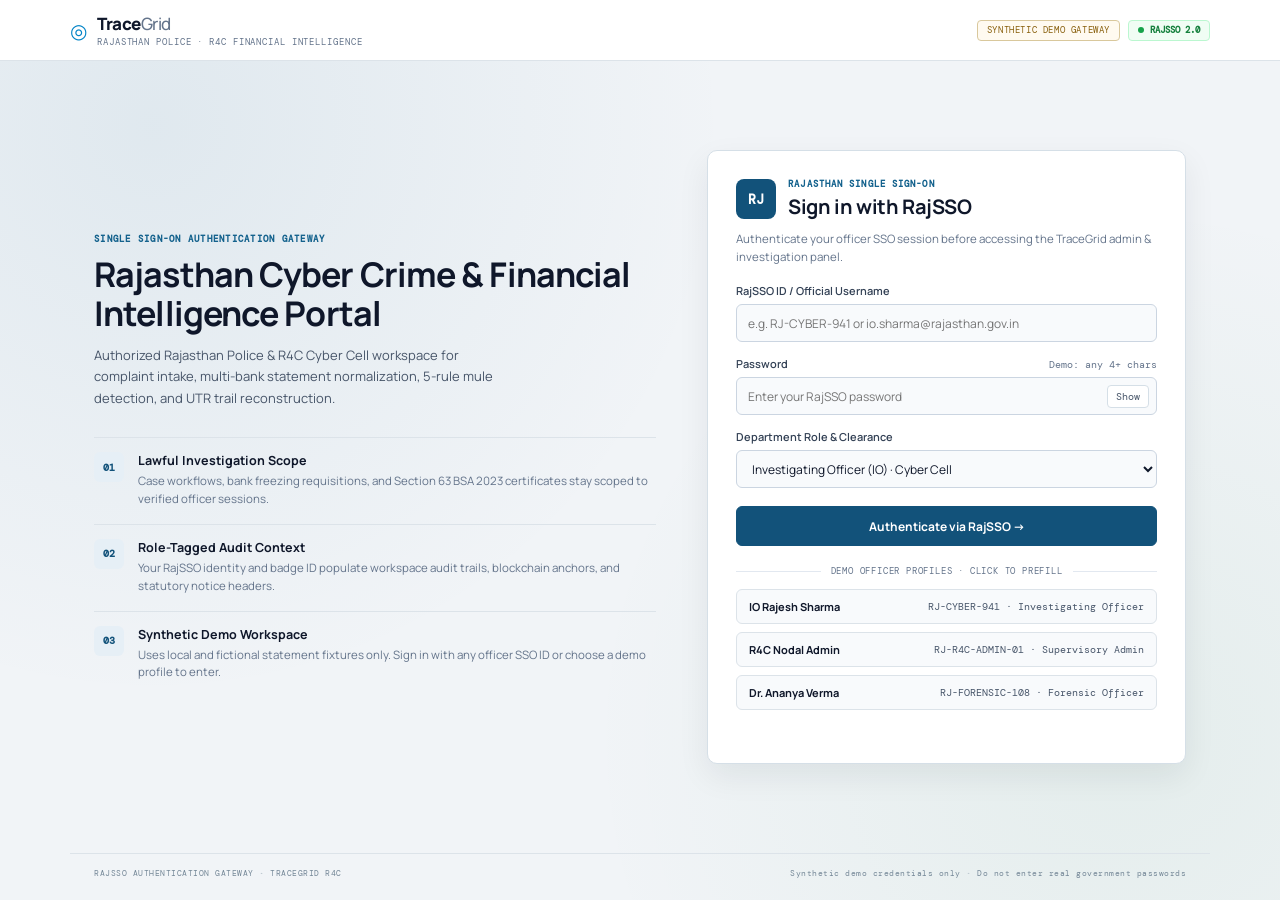
==== commit ef5c636e: "Add RajSSO login gate before workspace entry" ====
--- a/index.html
+++ b/index.html
@@ -2,7 +2,14 @@
 <html lang="en">
 <head>
   <meta charset="utf-8"><meta name="viewport" content="width=device-width, initial-scale=1">
-  <meta name="theme-color" content="#ffffff"><title>TraceGrid - Investigation Workspace</title>
+  <meta name="theme-color" content="#f1f4f7"><title>RajSSO · Rajasthan Single Sign-On — TraceGrid</title>
+  <script>
+    try {
+      if (sessionStorage.getItem('r4c_sso_session') === 'true' && localStorage.getItem('r4c_auth_state') === 'true') {
+        document.documentElement.classList.add('sso-authenticated');
+      }
+    } catch (e) {}
+  </script>
   <link rel="preconnect" href="https://fonts.googleapis.com"><link rel="preconnect" href="https://fonts.gstatic.com" crossorigin>
   <link href="https://fonts.googleapis.com/css2?family=DM+Mono:wght@400;500&family=Manrope:wght@400;500;600;700;800&display=swap" rel="stylesheet">
   <link rel="stylesheet" href="styles.css">
@@ -11,6 +18,122 @@
   <link rel="stylesheet" href="blockchain.css">
 </head>
 <body>
+<main id="ssoGate" class="sso-gate" aria-label="Rajasthan Single Sign-On Login">
+  <header class="sso-topbar">
+    <div class="sso-topbar-inner">
+      <div class="sso-brand-lockup">
+        <span class="brand-mark">◎</span>
+        <div>
+          <strong>Trace<span class="brand-light">Grid</span></strong>
+          <small>RAJASTHAN POLICE · R4C FINANCIAL INTELLIGENCE</small>
+        </div>
+      </div>
+      <div class="sso-topbar-badges">
+        <span class="sso-demo-pill">SYNTHETIC DEMO GATEWAY</span>
+        <span class="sso-status-pill"><span class="sso-status-dot"></span> RAJSSO 2.0</span>
+      </div>
+    </div>
+  </header>
+
+  <section class="sso-stage">
+    <div class="sso-info-col">
+      <div class="eyebrow">SINGLE SIGN-ON AUTHENTICATION GATEWAY</div>
+      <h1>Rajasthan Cyber Crime &amp; Financial Intelligence Portal</h1>
+      <p class="sso-lead">Authorized Rajasthan Police &amp; R4C Cyber Cell workspace for complaint intake, multi-bank statement normalization, 5-rule mule detection, and UTR trail reconstruction.</p>
+
+      <ol class="sso-pillars">
+        <li>
+          <span class="sso-pillar-no">01</span>
+          <div>
+            <strong>Lawful Investigation Scope</strong>
+            <p>Case workflows, bank freezing requisitions, and Section 63 BSA 2023 certificates stay scoped to verified officer sessions.</p>
+          </div>
+        </li>
+        <li>
+          <span class="sso-pillar-no">02</span>
+          <div>
+            <strong>Role-Tagged Audit Context</strong>
+            <p>Your RajSSO identity and badge ID populate workspace audit trails, blockchain anchors, and statutory notice headers.</p>
+          </div>
+        </li>
+        <li>
+          <span class="sso-pillar-no">03</span>
+          <div>
+            <strong>Synthetic Demo Workspace</strong>
+            <p>Uses local and fictional statement fixtures only. Sign in with any officer SSO ID or choose a demo profile to enter.</p>
+          </div>
+        </li>
+      </ol>
+    </div>
+
+    <div class="sso-card" role="region" aria-labelledby="ssoHeading">
+      <div class="sso-card-head">
+        <div class="sso-emblem" aria-hidden="true">RJ</div>
+        <div>
+          <span class="sso-card-kicker">RAJASTHAN SINGLE SIGN-ON</span>
+          <h2 id="ssoHeading">Sign in with RajSSO</h2>
+        </div>
+      </div>
+      <p class="sso-card-sub">Authenticate your officer SSO session before accessing the TraceGrid admin &amp; investigation panel.</p>
+
+      <div id="ssoError" class="sso-error" role="alert" hidden></div>
+
+      <form id="ssoLoginForm" class="sso-form" novalidate>
+        <div class="sso-field">
+          <label for="ssoIdInput">RajSSO ID / Official Username</label>
+          <input id="ssoIdInput" name="ssoId" type="text" autocomplete="username" placeholder="e.g. RJ-CYBER-941 or io.sharma@rajasthan.gov.in" required>
+        </div>
+
+        <div class="sso-field">
+          <div class="sso-field-row">
+            <label for="ssoPasswordInput">Password</label>
+            <span class="sso-field-hint">Demo: any 4+ chars</span>
+          </div>
+          <div class="sso-password-wrap">
+            <input id="ssoPasswordInput" name="password" type="password" autocomplete="current-password" placeholder="Enter your RajSSO password" required>
+            <button type="button" id="toggleSsoPassword" class="sso-toggle-pw" aria-label="Show password">Show</button>
+          </div>
+        </div>
+
+        <div class="sso-field">
+          <label for="ssoRoleSelect">Department Role &amp; Clearance</label>
+          <select id="ssoRoleSelect" name="role">
+            <option value="Investigating Officer (IO)">Investigating Officer (IO) · Cyber Cell</option>
+            <option value="Supervisory Admin (SHO / Nodal Officer)">Supervisory Admin (SHO / Nodal Officer)</option>
+            <option value="Cyber Forensic Officer">Cyber Forensic Officer · R4C Lab</option>
+          </select>
+        </div>
+
+        <button type="submit" id="ssoLoginBtn" class="btn btn-primary sso-submit-btn">
+          <span id="ssoLoginBtnText">Authenticate via RajSSO →</span>
+        </button>
+      </form>
+
+      <div class="sso-divider"><span>DEMO OFFICER PROFILES · CLICK TO PREFILL</span></div>
+
+      <div class="sso-demo-grid" id="ssoDemoProfiles">
+        <button type="button" class="sso-demo-btn" data-sso-id="RJ-CYBER-941" data-sso-name="IO Rajesh Sharma" data-sso-role="Investigating Officer (IO)" data-sso-unit="Cyber Crime PS, Jaipur">
+          <strong>IO Rajesh Sharma</strong>
+          <small>RJ-CYBER-941 · Investigating Officer</small>
+        </button>
+        <button type="button" class="sso-demo-btn" data-sso-id="RJ-R4C-ADMIN-01" data-sso-name="R4C Nodal Admin" data-sso-role="Supervisory Admin (SHO / Nodal Officer)" data-sso-unit="Rajasthan Cyber Command">
+          <strong>R4C Nodal Admin</strong>
+          <small>RJ-R4C-ADMIN-01 · Supervisory Admin</small>
+        </button>
+        <button type="button" class="sso-demo-btn" data-sso-id="RJ-FORENSIC-108" data-sso-name="Dr. Ananya Verma" data-sso-role="Cyber Forensic Officer" data-sso-unit="State Cyber Forensic Lab">
+          <strong>Dr. Ananya Verma</strong>
+          <small>RJ-FORENSIC-108 · Forensic Officer</small>
+        </button>
+      </div>
+      <p id="ssoPrefillNote" class="sso-prefill-note" aria-live="polite"></p>
+    </div>
+  </section>
+
+  <footer class="sso-footer">
+    <span>RAJSSO AUTHENTICATION GATEWAY <b>·</b> TRACEGRID R4C</span>
+    <span>Synthetic demo credentials only <b>·</b> Do not enter real government passwords</span>
+  </footer>
+</main>
 <div class="shell">
   <aside class="sidebar">
     <div style="display:flex;align-items:center;gap:14px">
@@ -51,7 +174,7 @@
     </nav>
   </aside>
   <main class="main">
-    <header class="topbar"><div class="crumb"><span>Cases</span><b>/</b><strong id="crumbTitle">Upload & Intake</strong></div><div class="top-actions"><label class="global-search"><span>⌕</span><input id="globalSearch" placeholder="Search case, UTR, account…"><kbd>⌘ K</kbd></label><button class="icon-btn" title="Notifications">♧<i></i></button><div class="top-avatar">IN</div></div></header>
+    <header class="topbar"><div class="crumb"><span>Cases</span><b>/</b><strong id="crumbTitle">Upload & Intake</strong></div><div class="top-actions"><label class="global-search"><span>⌕</span><input id="globalSearch" placeholder="Search case, UTR, account…"><kbd>⌘ K</kbd></label><button class="icon-btn" title="Notifications">♧<i></i></button><div class="top-avatar" id="topAvatar">IN</div></div></header>
     <div class="content"><div class="synthetic-banner"><span class="banner-icon">◆</span><div><strong>SYNTHETIC DEMO DATA</strong><span>All records are fictional and for demonstration only. No live bank or external systems are connected.</span></div><button aria-label="Dismiss" id="dismissBanner">×</button></div>
     <section id="page"></section>
     <footer><span>TRACEGRID <b>·</b> SYNTHETIC INVESTIGATION WORKSPACE</span><span>Build 0.1.0 <b>·</b> Local demo</span></footer></div>
--- a/styles.css
+++ b/styles.css
@@ -1668,3 +1668,417 @@
   box-shadow: 0 20px 25px -5px rgba(0, 0, 0, 0.2), 0 10px 10px -5px rgba(0, 0, 0, 0.1);
   border: 1px solid #cbd5e1;
 }
+
+/* ==========================================================================
+   RAJSSO AUTHENTICATION GATEWAY (INITIAL LOGIN PAGE)
+   ========================================================================== */
+html:not(.sso-authenticated) .shell {
+  display: none;
+}
+
+html.sso-authenticated #ssoGate {
+  display: none;
+}
+
+.sso-gate {
+  min-height: 100vh;
+  display: flex;
+  flex-direction: column;
+  background:
+    radial-gradient(circle at 12% 14%, rgba(20, 98, 141, 0.08), transparent 42%),
+    radial-gradient(circle at 88% 82%, rgba(21, 128, 61, 0.06), transparent 40%),
+    #f1f4f7;
+  color: #1b2c3c;
+}
+
+.sso-topbar {
+  background: #ffffff;
+  border-bottom: 1px solid #dce3e9;
+  padding: 12px max(24px, calc((100vw - 1140px) / 2));
+}
+
+.sso-topbar-inner {
+  display: flex;
+  justify-content: space-between;
+  align-items: center;
+  gap: 16px;
+  flex-wrap: wrap;
+}
+
+.sso-brand-lockup {
+  display: flex;
+  align-items: center;
+  gap: 10px;
+}
+
+.sso-brand-lockup strong {
+  display: block;
+  font-size: 17px;
+  font-weight: 800;
+  color: #0f172a;
+  letter-spacing: -0.5px;
+}
+
+.sso-brand-lockup small {
+  display: block;
+  font: 8.5px var(--mono);
+  letter-spacing: 0.9px;
+  color: #64748b;
+  margin-top: 2px;
+}
+
+.sso-topbar-badges {
+  display: flex;
+  align-items: center;
+  gap: 8px;
+  flex-wrap: wrap;
+}
+
+.sso-demo-pill {
+  font: 8.5px var(--mono);
+  letter-spacing: 0.6px;
+  color: #89600d;
+  background: #fffaf0;
+  border: 1px solid #d9c89c;
+  padding: 4px 9px;
+  border-radius: 4px;
+}
+
+.sso-status-pill {
+  display: inline-flex;
+  align-items: center;
+  gap: 6px;
+  font: 8.5px var(--mono);
+  font-weight: 600;
+  color: #15803d;
+  background: #f0fdf4;
+  border: 1px solid #bbf7d0;
+  padding: 4px 9px;
+  border-radius: 4px;
+}
+
+.sso-status-dot {
+  width: 6px;
+  height: 6px;
+  border-radius: 50%;
+  background: #16a34a;
+}
+
+.sso-stage {
+  flex: 1;
+  width: 100%;
+  max-width: 1140px;
+  margin: 0 auto;
+  padding: clamp(28px, 5vh, 56px) 24px;
+  display: grid;
+  grid-template-columns: minmax(300px, 1.08fr) minmax(340px, 0.92fr);
+  gap: clamp(28px, 4vw, 56px);
+  align-items: center;
+}
+
+.sso-info-col .eyebrow {
+  color: #14628d;
+  font-weight: 600;
+}
+
+.sso-info-col h1 {
+  margin: 10px 0 12px;
+  font-size: clamp(26px, 3vw, 34px);
+  line-height: 1.15;
+  letter-spacing: -0.9px;
+  color: #0f172a;
+}
+
+.sso-lead {
+  margin: 0 0 28px;
+  font-size: 13px;
+  line-height: 1.65;
+  color: #475569;
+  max-width: 52ch;
+}
+
+.sso-pillars {
+  list-style: none;
+  margin: 0;
+  padding: 0;
+  display: grid;
+  gap: 16px;
+}
+
+.sso-pillars li {
+  display: grid;
+  grid-template-columns: 32px 1fr;
+  gap: 12px;
+  align-items: start;
+  padding-top: 14px;
+  border-top: 1px solid #dce3e9;
+}
+
+.sso-pillar-no {
+  display: grid;
+  place-items: center;
+  width: 30px;
+  height: 30px;
+  border-radius: 6px;
+  background: #e6eff6;
+  color: #12527a;
+  font: 10px var(--mono);
+  font-weight: 600;
+}
+
+.sso-pillars strong {
+  display: block;
+  font-size: 12.5px;
+  color: #0f172a;
+  margin-bottom: 3px;
+}
+
+.sso-pillars p {
+  margin: 0;
+  font-size: 11.5px;
+  line-height: 1.55;
+  color: #64748b;
+}
+
+.sso-card {
+  background: #ffffff;
+  border: 1px solid #d5dfe7;
+  border-radius: 10px;
+  padding: 28px;
+  box-shadow: 0 12px 32px rgba(15, 23, 42, 0.07);
+}
+
+.sso-card-head {
+  display: flex;
+  align-items: center;
+  gap: 12px;
+}
+
+.sso-emblem {
+  width: 40px;
+  height: 40px;
+  border-radius: 8px;
+  background: #12527a;
+  color: #ffffff;
+  display: grid;
+  place-items: center;
+  font: 13px var(--mono);
+  font-weight: 600;
+  letter-spacing: 0.5px;
+  flex-shrink: 0;
+}
+
+.sso-card-kicker {
+  display: block;
+  font: 8.5px var(--mono);
+  letter-spacing: 1.1px;
+  color: #14628d;
+  font-weight: 600;
+}
+
+.sso-card-head h2 {
+  margin: 3px 0 0;
+  font-size: 20px;
+  letter-spacing: -0.4px;
+  color: #0f172a;
+}
+
+.sso-card-sub {
+  margin: 10px 0 18px;
+  font-size: 11.5px;
+  line-height: 1.55;
+  color: #64748b;
+}
+
+.sso-error {
+  margin-bottom: 14px;
+  padding: 9px 12px;
+  border-radius: 6px;
+  background: #fef2f2;
+  border: 1px solid #fecaca;
+  color: #b91c1c;
+  font-size: 11px;
+  line-height: 1.45;
+}
+
+.sso-form {
+  display: grid;
+  gap: 14px;
+}
+
+.sso-field label {
+  display: block;
+  font-size: 11px;
+  font-weight: 600;
+  color: #334155;
+  margin-bottom: 6px;
+}
+
+.sso-field-row {
+  display: flex;
+  justify-content: space-between;
+  align-items: baseline;
+  margin-bottom: 6px;
+}
+
+.sso-field-row label {
+  margin-bottom: 0;
+}
+
+.sso-field-hint {
+  font: 9.5px var(--mono);
+  color: #64748b;
+}
+
+.sso-field input,
+.sso-field select {
+  width: 100%;
+  height: 38px;
+  padding: 0 11px;
+  background: #f8fafc;
+  border: 1px solid #cbd5e1;
+  border-radius: 6px;
+  color: #0f172a;
+  font-size: 12px;
+  outline: none;
+  transition: border-color 0.15s, background 0.15s, box-shadow 0.15s;
+}
+
+.sso-field input:focus,
+.sso-field select:focus {
+  background: #ffffff;
+  border-color: #12527a;
+  box-shadow: 0 0 0 3px rgba(18, 82, 122, 0.12);
+}
+
+.sso-password-wrap {
+  position: relative;
+  display: flex;
+  align-items: center;
+}
+
+.sso-password-wrap input {
+  padding-right: 58px;
+}
+
+.sso-toggle-pw {
+  position: absolute;
+  right: 8px;
+  border: 1px solid #d5dfe7;
+  background: #ffffff;
+  color: #475569;
+  font: 10px var(--mono);
+  padding: 4px 8px;
+  border-radius: 4px;
+}
+
+.sso-toggle-pw:hover {
+  background: #f1f5f9;
+  color: #0f172a;
+}
+
+.sso-submit-btn {
+  width: 100%;
+  height: 40px;
+  margin-top: 4px;
+  border-radius: 6px;
+  font-size: 12px;
+  display: inline-flex;
+  justify-content: center;
+  align-items: center;
+  gap: 8px;
+}
+
+.sso-submit-btn:disabled {
+  opacity: 0.7;
+  cursor: wait;
+}
+
+.sso-divider {
+  display: flex;
+  align-items: center;
+  gap: 10px;
+  margin: 20px 0 12px;
+  color: #64748b;
+  font: 8.5px var(--mono);
+  letter-spacing: 0.8px;
+}
+
+.sso-divider::before,
+.sso-divider::after {
+  content: '';
+  flex: 1;
+  height: 1px;
+  background: #e2e8f0;
+}
+
+.sso-demo-grid {
+  display: grid;
+  gap: 8px;
+}
+
+.sso-demo-btn {
+  width: 100%;
+  text-align: left;
+  padding: 9px 12px;
+  border-radius: 6px;
+  border: 1px solid #dce3e9;
+  background: #f8fafc;
+  display: flex;
+  justify-content: space-between;
+  align-items: center;
+  gap: 10px;
+  transition: border-color 0.15s, background 0.15s;
+}
+
+.sso-demo-btn:hover {
+  background: #f0f7fb;
+  border-color: #93c5fd;
+}
+
+.sso-demo-btn.selected {
+  background: #eef6fb;
+  border-color: #12527a;
+}
+
+.sso-demo-btn strong {
+  font-size: 11px;
+  color: #0f172a;
+}
+
+.sso-demo-btn small {
+  font: 9.5px var(--mono);
+  color: #475569;
+}
+
+.sso-prefill-note {
+  margin: 10px 0 0;
+  min-height: 15px;
+  font-size: 10.5px;
+  color: #15803d;
+}
+
+.sso-footer {
+  max-width: 1140px;
+  width: 100%;
+  margin: 0 auto;
+  padding: 14px 24px 22px;
+  border-top: 1px solid #dce3e9;
+}
+
+@media (max-width: 860px) {
+  .sso-stage {
+    grid-template-columns: 1fr;
+    gap: 24px;
+    padding-top: 20px;
+  }
+  .sso-card {
+    order: -1;
+    padding: 20px;
+  }
+  .sso-demo-btn {
+    flex-direction: column;
+    align-items: flex-start;
+    gap: 2px;
+  }
+}
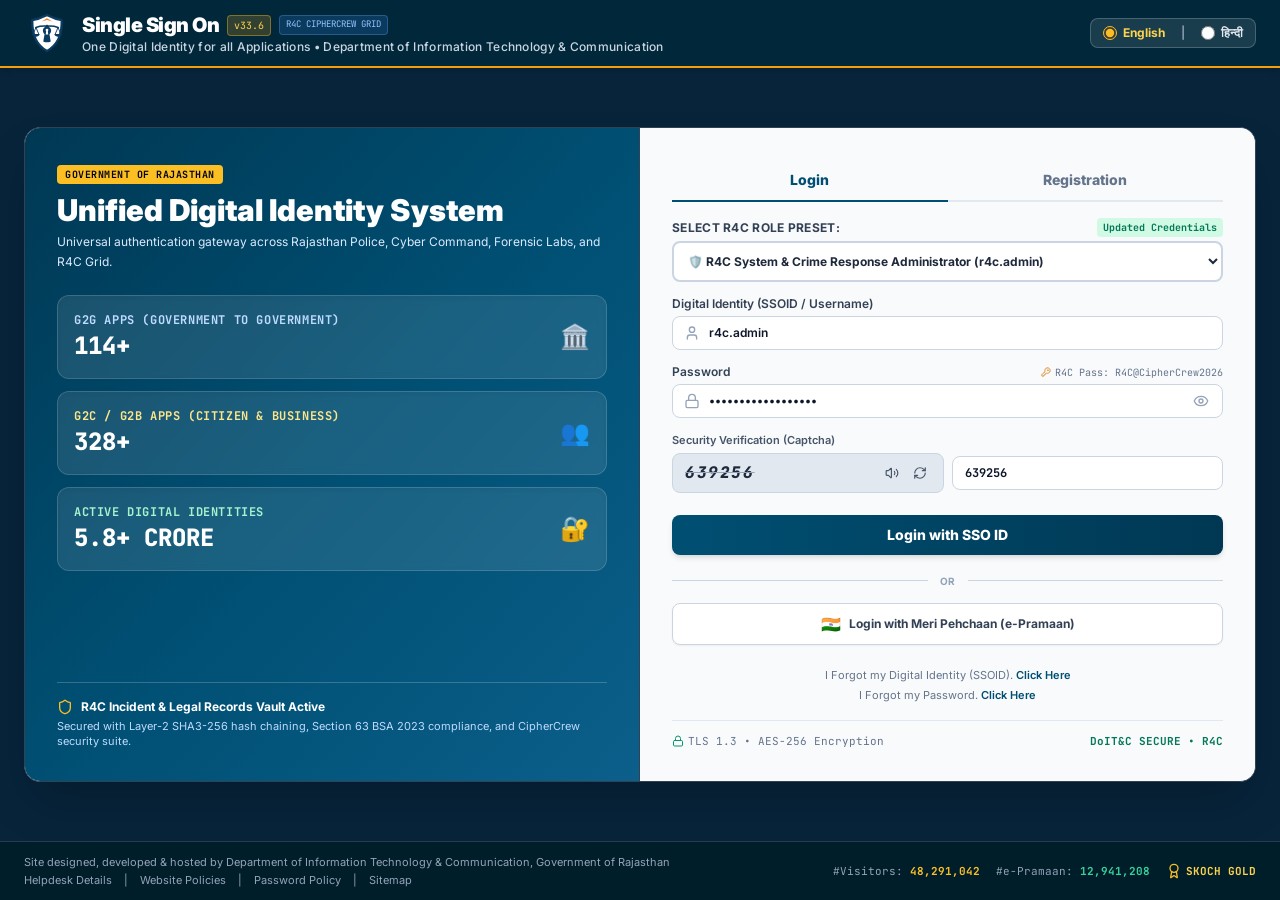
==== commit 757c0b49: "Use authentic RajSSO portal from r4c and fix relative routing and logout" ====
--- a/index.html
+++ b/index.html
@@ -1,184 +1,19 @@
 <!doctype html>
-<html lang="en">
-<head>
-  <meta charset="utf-8"><meta name="viewport" content="width=device-width, initial-scale=1">
-  <meta name="theme-color" content="#f1f4f7"><title>RajSSO · Rajasthan Single Sign-On — TraceGrid</title>
-  <script>
-    try {
-      if (sessionStorage.getItem('r4c_sso_session') === 'true' && localStorage.getItem('r4c_auth_state') === 'true') {
-        document.documentElement.classList.add('sso-authenticated');
-      }
-    } catch (e) {}
-  </script>
-  <link rel="preconnect" href="https://fonts.googleapis.com"><link rel="preconnect" href="https://fonts.gstatic.com" crossorigin>
-  <link href="https://fonts.googleapis.com/css2?family=DM+Mono:wght@400;500&family=Manrope:wght@400;500;600;700;800&display=swap" rel="stylesheet">
-  <link rel="stylesheet" href="styles.css">
-  <link rel="stylesheet" href="cross_case.css">
-  <link rel="stylesheet" href="legal_styles.css">
-  <link rel="stylesheet" href="blockchain.css">
-</head>
-<body>
-<main id="ssoGate" class="sso-gate" aria-label="Rajasthan Single Sign-On Login">
-  <header class="sso-topbar">
-    <div class="sso-topbar-inner">
-      <div class="sso-brand-lockup">
-        <span class="brand-mark">◎</span>
-        <div>
-          <strong>Trace<span class="brand-light">Grid</span></strong>
-          <small>RAJASTHAN POLICE · R4C FINANCIAL INTELLIGENCE</small>
-        </div>
-      </div>
-      <div class="sso-topbar-badges">
-        <span class="sso-demo-pill">SYNTHETIC DEMO GATEWAY</span>
-        <span class="sso-status-pill"><span class="sso-status-dot"></span> RAJSSO 2.0</span>
-      </div>
-    </div>
-  </header>
-
-  <section class="sso-stage">
-    <div class="sso-info-col">
-      <div class="eyebrow">SINGLE SIGN-ON AUTHENTICATION GATEWAY</div>
-      <h1>Rajasthan Cyber Crime &amp; Financial Intelligence Portal</h1>
-      <p class="sso-lead">Authorized Rajasthan Police &amp; R4C Cyber Cell workspace for complaint intake, multi-bank statement normalization, 5-rule mule detection, and UTR trail reconstruction.</p>
-
-      <ol class="sso-pillars">
-        <li>
-          <span class="sso-pillar-no">01</span>
-          <div>
-            <strong>Lawful Investigation Scope</strong>
-            <p>Case workflows, bank freezing requisitions, and Section 63 BSA 2023 certificates stay scoped to verified officer sessions.</p>
-          </div>
-        </li>
-        <li>
-          <span class="sso-pillar-no">02</span>
-          <div>
-            <strong>Role-Tagged Audit Context</strong>
-            <p>Your RajSSO identity and badge ID populate workspace audit trails, blockchain anchors, and statutory notice headers.</p>
-          </div>
-        </li>
-        <li>
-          <span class="sso-pillar-no">03</span>
-          <div>
-            <strong>Synthetic Demo Workspace</strong>
-            <p>Uses local and fictional statement fixtures only. Sign in with any officer SSO ID or choose a demo profile to enter.</p>
-          </div>
-        </li>
-      </ol>
-    </div>
-
-    <div class="sso-card" role="region" aria-labelledby="ssoHeading">
-      <div class="sso-card-head">
-        <div class="sso-emblem" aria-hidden="true">RJ</div>
-        <div>
-          <span class="sso-card-kicker">RAJASTHAN SINGLE SIGN-ON</span>
-          <h2 id="ssoHeading">Sign in with RajSSO</h2>
-        </div>
-      </div>
-      <p class="sso-card-sub">Authenticate your officer SSO session before accessing the TraceGrid admin &amp; investigation panel.</p>
-
-      <div id="ssoError" class="sso-error" role="alert" hidden></div>
-
-      <form id="ssoLoginForm" class="sso-form" novalidate>
-        <div class="sso-field">
-          <label for="ssoIdInput">RajSSO ID / Official Username</label>
-          <input id="ssoIdInput" name="ssoId" type="text" autocomplete="username" placeholder="e.g. RJ-CYBER-941 or io.sharma@rajasthan.gov.in" required>
-        </div>
-
-        <div class="sso-field">
-          <div class="sso-field-row">
-            <label for="ssoPasswordInput">Password</label>
-            <span class="sso-field-hint">Demo: any 4+ chars</span>
-          </div>
-          <div class="sso-password-wrap">
-            <input id="ssoPasswordInput" name="password" type="password" autocomplete="current-password" placeholder="Enter your RajSSO password" required>
-            <button type="button" id="toggleSsoPassword" class="sso-toggle-pw" aria-label="Show password">Show</button>
-          </div>
-        </div>
-
-        <div class="sso-field">
-          <label for="ssoRoleSelect">Department Role &amp; Clearance</label>
-          <select id="ssoRoleSelect" name="role">
-            <option value="Investigating Officer (IO)">Investigating Officer (IO) · Cyber Cell</option>
-            <option value="Supervisory Admin (SHO / Nodal Officer)">Supervisory Admin (SHO / Nodal Officer)</option>
-            <option value="Cyber Forensic Officer">Cyber Forensic Officer · R4C Lab</option>
-          </select>
-        </div>
-
-        <button type="submit" id="ssoLoginBtn" class="btn btn-primary sso-submit-btn">
-          <span id="ssoLoginBtnText">Authenticate via RajSSO →</span>
-        </button>
-      </form>
-
-      <div class="sso-divider"><span>DEMO OFFICER PROFILES · CLICK TO PREFILL</span></div>
-
-      <div class="sso-demo-grid" id="ssoDemoProfiles">
-        <button type="button" class="sso-demo-btn" data-sso-id="RJ-CYBER-941" data-sso-name="IO Rajesh Sharma" data-sso-role="Investigating Officer (IO)" data-sso-unit="Cyber Crime PS, Jaipur">
-          <strong>IO Rajesh Sharma</strong>
-          <small>RJ-CYBER-941 · Investigating Officer</small>
-        </button>
-        <button type="button" class="sso-demo-btn" data-sso-id="RJ-R4C-ADMIN-01" data-sso-name="R4C Nodal Admin" data-sso-role="Supervisory Admin (SHO / Nodal Officer)" data-sso-unit="Rajasthan Cyber Command">
-          <strong>R4C Nodal Admin</strong>
-          <small>RJ-R4C-ADMIN-01 · Supervisory Admin</small>
-        </button>
-        <button type="button" class="sso-demo-btn" data-sso-id="RJ-FORENSIC-108" data-sso-name="Dr. Ananya Verma" data-sso-role="Cyber Forensic Officer" data-sso-unit="State Cyber Forensic Lab">
-          <strong>Dr. Ananya Verma</strong>
-          <small>RJ-FORENSIC-108 · Forensic Officer</small>
-        </button>
-      </div>
-      <p id="ssoPrefillNote" class="sso-prefill-note" aria-live="polite"></p>
-    </div>
-  </section>
-
-  <footer class="sso-footer">
-    <span>RAJSSO AUTHENTICATION GATEWAY <b>·</b> TRACEGRID R4C</span>
-    <span>Synthetic demo credentials only <b>·</b> Do not enter real government passwords</span>
-  </footer>
-</main>
-<div class="shell">
-  <aside class="sidebar">
-    <div style="display:flex;align-items:center;gap:14px">
-      <a class="brand" href="#" aria-label="TraceGrid home"><span class="brand-mark">◎</span><span>Trace<span class="brand-light">Grid</span><small>FINANCIAL INTELLIGENCE</small></span></a>
-      <div class="case-chip" id="caseChip" style="display:inline-flex;align-items:center;gap:5px;background:#f8fafc;border:1px solid #e2e8f0;padding:2px 8px;border-radius:12px;font-size:10px;color:#475569">
-        <span style="display:inline-block;width:5px;height:5px;border-radius:50%;background:#10b981;box-shadow:0 0 3px #10b981"></span>
-        <span style="font:8.5px var(--mono);color:#94a3b8;letter-spacing:0.5px">CASE:</span>
-        <strong id="caseLabel" style="font:10px var(--mono);color:#0f172a">No case selected</strong>
-      </div>
-    </div>
-    <div class="sidebar-bottom">
-      <div class="secure">
-        <span>●</span>
-        <div><strong>RAJSSO AUTHENTICATED</strong><small>Rajasthan Police & Cyber Cell</small></div>
-      </div>
-      <div class="profile" id="userProfileBadge" style="cursor:pointer" title="Click to logout SSO session">
-        <div class="avatar" id="userAvatar">IO</div>
-        <div><strong id="userName">Investigator</strong><small id="userRole">RJ-R4C-ADMIN-01 · Logout</small></div>
-        <span class="more" style="color:#ef4444;font-weight:bold;margin-left:4px" title="Logout">⎋</span>
-      </div>
-    </div>
-    <nav id="nav">
-      <button class="nav-item active" data-page="intake"><span>▤</span> Upload & Intake</button>
-      <button class="nav-item" data-page="parser"><span>📄</span> Statement Parser</button>
-      <button class="nav-item" data-page="dashboard"><span>◫</span> Dashboard</button>
-      <button class="nav-item" data-page="transactions"><span>⇄</span> Transactions <b class="nav-counter" id="txCount">0</b></button>
-      <button class="nav-item" data-page="accounts"><span>◉</span> Accounts</button>
-      <button class="nav-item" data-page="mules"><span>⌁</span> Mule Detector <b class="nav-counter nav-alert" id="flagCount">0</b></button>
-      <button class="nav-item" data-page="trail"><span>⌘</span> Money Trail</button>
-      <button class="nav-item" data-page="blockchain" style="background:#f0fdf4;border:1px solid #86efac;color:#15803d;font-weight:700"><span>⛓️</span> Blockchain Grid <b class="nav-new" style="background:#047857;color:#fff;padding:2px 6px;border-radius:4px;font-size:8.5px">FABRIC v3</b></button>
-      <div class="nav-divider"></div>
-      <button class="nav-item" data-page="intel"><span>◌</span> Domains & IPs</button>
-      <button class="nav-item" data-page="relationships"><span>⋈</span> Relationships</button>
-      <button class="nav-item" data-page="timeline"><span>◷</span> Timeline</button>
-      <div class="nav-divider"></div>
-      <button class="nav-item" data-page="requests"><span>↗</span> Requests</button>
-      <button class="nav-item" data-page="reports"><span>▧</span> Reports</button>
-    </nav>
-  </aside>
-  <main class="main">
-    <header class="topbar"><div class="crumb"><span>Cases</span><b>/</b><strong id="crumbTitle">Upload & Intake</strong></div><div class="top-actions"><label class="global-search"><span>⌕</span><input id="globalSearch" placeholder="Search case, UTR, account…"><kbd>⌘ K</kbd></label><button class="icon-btn" title="Notifications">♧<i></i></button><div class="top-avatar" id="topAvatar">IN</div></div></header>
-    <div class="content"><div class="synthetic-banner"><span class="banner-icon">◆</span><div><strong>SYNTHETIC DEMO DATA</strong><span>All records are fictional and for demonstration only. No live bank or external systems are connected.</span></div><button aria-label="Dismiss" id="dismissBanner">×</button></div>
-    <section id="page"></section>
-    <footer><span>TRACEGRID <b>·</b> SYNTHETIC INVESTIGATION WORKSPACE</span><span>Build 0.1.0 <b>·</b> Local demo</span></footer></div>
-  </main>
-</div>
-<div id="toast" class="toast"></div><script>window.BACKEND_API_URL = window.BACKEND_API_URL || "https://r4c-skit-ciphercrew.vercel.app";</script>
-<script src="sample_fixture.js"></script><script src="cross_case.js"></script><script src="legal_requests.js"></script><script src="blockchain.js"></script><script src="app.js"></script></body></html>
+<html lang="en" class="light">
+  <head>
+    <meta charset="UTF-8" />
+    <link rel="icon" type="image/svg+xml" href="data:image/svg+xml,%3Csvg xmlns='http://www.w3.org/2000/svg' viewBox='0 0 24 24' fill='none' stroke='%230B3B60' stroke-width='2' stroke-linecap='round' stroke-linejoin='round'%3E%3Cpath d='M12 22s8-4 8-10V5l-8-3-8 3v7c0 6 8 10 8 10z'/%3E%3Cpath d='m9 12 2 2 4-4'/%3E%3C/svg%3E" />
+    <meta name="viewport" content="width=device-width, initial-scale=1.0" />
+    <title>Rajasthan Single Sign On (RajSSO) | R4C - CipherCrew</title>
+    <meta name="description" content="Rajasthan Single Sign On (RajSSO) Integrated with R4C - Response & Readiness Records Grid. Government of Rajasthan." />
+    <!-- Google Fonts -->
+    <link rel="preconnect" href="https://fonts.googleapis.com">
+    <link rel="preconnect" href="https://fonts.gstatic.com" crossorigin>
+    <link href="https://fonts.googleapis.com/css2?family=Inter:wght@300;400;500;600;700;800;900&family=JetBrains+Mono:wght@400;500;600;700&family=Noto+Sans+Devanagari:wght@400;500;600;700&display=swap" rel="stylesheet">
+    <script type="module" crossorigin src="./assets/index-C2VDDW-x.js"></script>
+    <link rel="stylesheet" crossorigin href="./assets/index-cFTZumx3.css">
+  </head>
+  <body class="bg-slate-100 text-slate-900 font-sans antialiased selection:bg-[#004f73] selection:text-white min-h-screen">
+    <div id="root"></div>
+  </body>
+</html>
--- a/assets/index-cFTZumx3.css
+++ b/assets/index-cFTZumx3.css
@@ -0,0 +1 @@
+*,:before,:after,::backdrop{--tw-border-spacing-x:0;--tw-border-spacing-y:0;--tw-translate-x:0;--tw-translate-y:0;--tw-rotate:0;--tw-skew-x:0;--tw-skew-y:0;--tw-scale-x:1;--tw-scale-y:1;--tw-pan-x: ;--tw-pan-y: ;--tw-pinch-zoom: ;--tw-scroll-snap-strictness:proximity;--tw-gradient-from-position: ;--tw-gradient-via-position: ;--tw-gradient-to-position: ;--tw-ordinal: ;--tw-slashed-zero: ;--tw-numeric-figure: ;--tw-numeric-spacing: ;--tw-numeric-fraction: ;--tw-ring-inset: ;--tw-ring-offset-width:0px;--tw-ring-offset-color:#fff;--tw-ring-color:#3b82f680;--tw-ring-offset-shadow:0 0 #0000;--tw-ring-shadow:0 0 #0000;--tw-shadow:0 0 #0000;--tw-shadow-colored:0 0 #0000;--tw-blur: ;--tw-brightness: ;--tw-contrast: ;--tw-grayscale: ;--tw-hue-rotate: ;--tw-invert: ;--tw-saturate: ;--tw-sepia: ;--tw-drop-shadow: ;--tw-backdrop-blur: ;--tw-backdrop-brightness: ;--tw-backdrop-contrast: ;--tw-backdrop-grayscale: ;--tw-backdrop-hue-rotate: ;--tw-backdrop-invert: ;--tw-backdrop-opacity: ;--tw-backdrop-saturate: ;--tw-backdrop-sepia: ;--tw-contain-size: ;--tw-contain-layout: ;--tw-contain-paint: ;--tw-contain-style: }*,:before,:after{box-sizing:border-box;border:0 solid #e5e7eb}:before,:after{--tw-content:""}html,:host{-webkit-text-size-adjust:100%;tab-size:4;font-feature-settings:normal;font-variation-settings:normal;-webkit-tap-highlight-color:transparent;font-family:Inter,Outfit,system-ui,sans-serif;line-height:1.5}body{line-height:inherit;margin:0}hr{height:0;color:inherit;border-top-width:1px}abbr:where([title]){-webkit-text-decoration:underline dotted;text-decoration:underline dotted}h1,h2,h3,h4,h5,h6{font-size:inherit;font-weight:inherit}a{color:inherit;-webkit-text-decoration:inherit;text-decoration:inherit}b,strong{font-weight:bolder}code,kbd,samp,pre{font-feature-settings:normal;font-variation-settings:normal;font-family:JetBrains Mono,Fira Code,monospace;font-size:1em}small{font-size:80%}sub,sup{vertical-align:baseline;font-size:75%;line-height:0;position:relative}sub{bottom:-.25em}sup{top:-.5em}table{text-indent:0;border-color:inherit;border-collapse:collapse}button,input,optgroup,select,textarea{font-feature-settings:inherit;font-variation-settings:inherit;font-family:inherit;font-size:100%;font-weight:inherit;line-height:inherit;letter-spacing:inherit;color:inherit;margin:0;padding:0}button,select{text-transform:none}button,input:where([type=button]),input:where([type=reset]),input:where([type=submit]){-webkit-appearance:button;background-color:#0000;background-image:none}:-moz-focusring{outline:auto}:-moz-ui-invalid{box-shadow:none}progress{vertical-align:baseline}::-webkit-inner-spin-button{height:auto}::-webkit-outer-spin-button{height:auto}[type=search]{-webkit-appearance:textfield;outline-offset:-2px}::-webkit-search-decoration{-webkit-appearance:none}::-webkit-file-upload-button{-webkit-appearance:button;font:inherit}summary{display:list-item}blockquote,dl,dd,h1,h2,h3,h4,h5,h6,hr,figure,p,pre{margin:0}fieldset{margin:0;padding:0}legend{padding:0}ol,ul,menu{margin:0;padding:0;list-style:none}dialog{padding:0}textarea{resize:vertical}input::-moz-placeholder{opacity:1;color:#9ca3af}textarea::-moz-placeholder{opacity:1;color:#9ca3af}input::placeholder,textarea::placeholder{opacity:1;color:#9ca3af}button,[role=button]{cursor:pointer}:disabled{cursor:default}img,svg,video,canvas,audio,iframe,embed,object{vertical-align:middle;display:block}img,video{max-width:100%;height:auto}[hidden]:where(:not([hidden=until-found])){display:none}body{color:#0f172a;background-color:#f1f5f9;font-family:Inter,system-ui,-apple-system,sans-serif}.pointer-events-none{pointer-events:none}.fixed{position:fixed}.absolute{position:absolute}.relative{position:relative}.inset-0{inset:0}.left-3{left:.75rem}.right-2\.5{right:.625rem}.right-3{right:.75rem}.right-4{right:1rem}.top-1\/2{top:50%}.top-4{top:1rem}.z-50{z-index:50}.col-span-6{grid-column:span 6/span 6}.mx-auto{margin-left:auto;margin-right:auto}.-mb-\[2px\]{margin-bottom:-2px}.mb-2{margin-bottom:.5rem}.mb-4{margin-bottom:1rem}.ml-auto{margin-left:auto}.mt-0\.5{margin-top:.125rem}.mt-1{margin-top:.25rem}.mt-2{margin-top:.5rem}.mt-3{margin-top:.75rem}.mt-4{margin-top:1rem}.mt-6{margin-top:1.5rem}.block{display:block}.inline-block{display:inline-block}.flex{display:flex}.inline-flex{display:inline-flex}.grid{display:grid}.hidden{display:none}.h-1{height:.25rem}.h-10{height:2.5rem}.h-12{height:3rem}.h-2\.5{height:.625rem}.h-3{height:.75rem}.h-3\.5{height:.875rem}.h-4{height:1rem}.h-5{height:1.25rem}.h-full{height:100%}.h-px{height:1px}.min-h-\[580px\]{min-height:580px}.min-h-screen{min-height:100vh}.w-10{width:2.5rem}.w-12{width:3rem}.w-2\.5{width:.625rem}.w-3{width:.75rem}.w-3\.5{width:.875rem}.w-4{width:1rem}.w-5{width:1.25rem}.w-full{width:100%}.max-w-7xl{max-width:80rem}.max-w-md{max-width:28rem}.max-w-sm{max-width:24rem}.flex-1{flex:1}.shrink-0{flex-shrink:0}.-translate-y-1\/2{--tw-translate-y:-50%;transform:translate(var(--tw-translate-x), var(--tw-translate-y)) rotate(var(--tw-rotate)) skewX(var(--tw-skew-x)) skewY(var(--tw-skew-y)) scaleX(var(--tw-scale-x)) scaleY(var(--tw-scale-y))}@keyframes pulse{50%{opacity:.5}}.animate-pulse{animation:2s cubic-bezier(.4,0,.6,1) infinite pulse}@keyframes spin{to{transform:rotate(360deg)}}.animate-spin{animation:1s linear infinite spin}.cursor-pointer{cursor:pointer}.select-none{-webkit-user-select:none;user-select:none}.appearance-none{appearance:none}.grid-cols-1{grid-template-columns:repeat(1,minmax(0,1fr))}.grid-cols-12{grid-template-columns:repeat(12,minmax(0,1fr))}.flex-col{flex-direction:column}.flex-wrap{flex-wrap:wrap}.items-start{align-items:flex-start}.items-center{align-items:center}.justify-center{justify-content:center}.justify-between{justify-content:space-between}.gap-1{gap:.25rem}.gap-1\.5{gap:.375rem}.gap-2{gap:.5rem}.gap-3{gap:.75rem}.gap-4{gap:1rem}.space-y-1>:not([hidden])~:not([hidden]){--tw-space-y-reverse:0;margin-top:calc(.25rem * calc(1 - var(--tw-space-y-reverse)));margin-bottom:calc(.25rem * var(--tw-space-y-reverse))}.space-y-2>:not([hidden])~:not([hidden]){--tw-space-y-reverse:0;margin-top:calc(.5rem * calc(1 - var(--tw-space-y-reverse)));margin-bottom:calc(.5rem * var(--tw-space-y-reverse))}.space-y-3>:not([hidden])~:not([hidden]){--tw-space-y-reverse:0;margin-top:calc(.75rem * calc(1 - var(--tw-space-y-reverse)));margin-bottom:calc(.75rem * var(--tw-space-y-reverse))}.space-y-3\.5>:not([hidden])~:not([hidden]){--tw-space-y-reverse:0;margin-top:calc(.875rem * calc(1 - var(--tw-space-y-reverse)));margin-bottom:calc(.875rem * var(--tw-space-y-reverse))}.space-y-4>:not([hidden])~:not([hidden]){--tw-space-y-reverse:0;margin-top:calc(1rem * calc(1 - var(--tw-space-y-reverse)));margin-bottom:calc(1rem * var(--tw-space-y-reverse))}.space-y-6>:not([hidden])~:not([hidden]){--tw-space-y-reverse:0;margin-top:calc(1.5rem * calc(1 - var(--tw-space-y-reverse)));margin-bottom:calc(1.5rem * var(--tw-space-y-reverse))}.overflow-hidden{overflow:hidden}.overflow-visible{overflow:visible}.truncate{text-overflow:ellipsis;white-space:nowrap;overflow:hidden}.rounded{border-radius:.25rem}.rounded-2xl{border-radius:1rem}.rounded-full{border-radius:9999px}.rounded-lg{border-radius:.5rem}.rounded-xl{border-radius:.75rem}.border{border-width:1px}.border-2{border-width:2px}.border-4{border-width:4px}.border-b{border-bottom-width:1px}.border-b-2{border-bottom-width:2px}.border-t{border-top-width:1px}.border-\[\#004f73\]{--tw-border-opacity:1;border-color:rgb(0 79 115/var(--tw-border-opacity,1))}.border-amber-300{--tw-border-opacity:1;border-color:rgb(252 211 77/var(--tw-border-opacity,1))}.border-amber-400{--tw-border-opacity:1;border-color:rgb(251 191 36/var(--tw-border-opacity,1))}.border-amber-400\/40{border-color:#fbbf2466}.border-amber-500{--tw-border-opacity:1;border-color:rgb(245 158 11/var(--tw-border-opacity,1))}.border-blue-300{--tw-border-opacity:1;border-color:rgb(147 197 253/var(--tw-border-opacity,1))}.border-blue-400\/30{border-color:#60a5fa4d}.border-emerald-300{--tw-border-opacity:1;border-color:rgb(110 231 183/var(--tw-border-opacity,1))}.border-emerald-500{--tw-border-opacity:1;border-color:rgb(16 185 129/var(--tw-border-opacity,1))}.border-red-200{--tw-border-opacity:1;border-color:rgb(254 202 202/var(--tw-border-opacity,1))}.border-red-300{--tw-border-opacity:1;border-color:rgb(252 165 165/var(--tw-border-opacity,1))}.border-slate-200{--tw-border-opacity:1;border-color:rgb(226 232 240/var(--tw-border-opacity,1))}.border-slate-300{--tw-border-opacity:1;border-color:rgb(203 213 225/var(--tw-border-opacity,1))}.border-slate-700{--tw-border-opacity:1;border-color:rgb(51 65 85/var(--tw-border-opacity,1))}.border-slate-700\/80{border-color:#334155cc}.border-transparent{border-color:#0000}.border-white\/15{border-color:#ffffff26}.border-white\/20{border-color:#fff3}.border-t-transparent{border-top-color:#0000}.bg-\[\#001d2a\]{--tw-bg-opacity:1;background-color:rgb(0 29 42/var(--tw-bg-opacity,1))}.bg-\[\#00283a\]{--tw-bg-opacity:1;background-color:rgb(0 40 58/var(--tw-bg-opacity,1))}.bg-\[\#003087\]{--tw-bg-opacity:1;background-color:rgb(0 48 135/var(--tw-bg-opacity,1))}.bg-\[\#004f73\]{--tw-bg-opacity:1;background-color:rgb(0 79 115/var(--tw-bg-opacity,1))}.bg-\[\#07243b\]{--tw-bg-opacity:1;background-color:rgb(7 36 59/var(--tw-bg-opacity,1))}.bg-amber-100{--tw-bg-opacity:1;background-color:rgb(254 243 199/var(--tw-bg-opacity,1))}.bg-amber-200{--tw-bg-opacity:1;background-color:rgb(253 230 138/var(--tw-bg-opacity,1))}.bg-amber-400{--tw-bg-opacity:1;background-color:rgb(251 191 36/var(--tw-bg-opacity,1))}.bg-amber-50{--tw-bg-opacity:1;background-color:rgb(255 251 235/var(--tw-bg-opacity,1))}.bg-amber-500{--tw-bg-opacity:1;background-color:rgb(245 158 11/var(--tw-bg-opacity,1))}.bg-amber-500\/20{background-color:#f59e0b33}.bg-black\/60{background-color:#0009}.bg-blue-50{--tw-bg-opacity:1;background-color:rgb(239 246 255/var(--tw-bg-opacity,1))}.bg-blue-500\/20{background-color:#3b82f633}.bg-emerald-100{--tw-bg-opacity:1;background-color:rgb(209 250 229/var(--tw-bg-opacity,1))}.bg-emerald-50{--tw-bg-opacity:1;background-color:rgb(236 253 245/var(--tw-bg-opacity,1))}.bg-emerald-600\/70{background-color:#059669b3}.bg-emerald-700{--tw-bg-opacity:1;background-color:rgb(4 120 87/var(--tw-bg-opacity,1))}.bg-red-50{--tw-bg-opacity:1;background-color:rgb(254 242 242/var(--tw-bg-opacity,1))}.bg-slate-100{--tw-bg-opacity:1;background-color:rgb(241 245 249/var(--tw-bg-opacity,1))}.bg-slate-200{--tw-bg-opacity:1;background-color:rgb(226 232 240/var(--tw-bg-opacity,1))}.bg-slate-300{--tw-bg-opacity:1;background-color:rgb(203 213 225/var(--tw-bg-opacity,1))}.bg-slate-50{--tw-bg-opacity:1;background-color:rgb(248 250 252/var(--tw-bg-opacity,1))}.bg-slate-900{--tw-bg-opacity:1;background-color:rgb(15 23 42/var(--tw-bg-opacity,1))}.bg-white{--tw-bg-opacity:1;background-color:rgb(255 255 255/var(--tw-bg-opacity,1))}.bg-white\/10{background-color:#ffffff1a}.bg-gradient-to-br{background-image:linear-gradient(to bottom right, var(--tw-gradient-stops))}.bg-gradient-to-r{background-image:linear-gradient(to right, var(--tw-gradient-stops))}.from-\[\#003853\]{--tw-gradient-from:#003853 var(--tw-gradient-from-position);--tw-gradient-to:#00385300 var(--tw-gradient-to-position);--tw-gradient-stops:var(--tw-gradient-from), var(--tw-gradient-to)}.from-\[\#004f73\]{--tw-gradient-from:#004f73 var(--tw-gradient-from-position);--tw-gradient-to:#004f7300 var(--tw-gradient-to-position);--tw-gradient-stops:var(--tw-gradient-from), var(--tw-gradient-to)}.from-amber-500{--tw-gradient-from:#f59e0b var(--tw-gradient-from-position);--tw-gradient-to:#f59e0b00 var(--tw-gradient-to-position);--tw-gradient-stops:var(--tw-gradient-from), var(--tw-gradient-to)}.via-\[\#004f73\]{--tw-gradient-to:#004f7300 var(--tw-gradient-to-position);--tw-gradient-stops:var(--tw-gradient-from), #004f73 var(--tw-gradient-via-position), var(--tw-gradient-to)}.via-orange-500{--tw-gradient-to:#f9731600 var(--tw-gradient-to-position);--tw-gradient-stops:var(--tw-gradient-from), #f97316 var(--tw-gradient-via-position), var(--tw-gradient-to)}.to-\[\#003853\]{--tw-gradient-to:#003853 var(--tw-gradient-to-position)}.to-\[\#0b5f8a\]{--tw-gradient-to:#0b5f8a var(--tw-gradient-to-position)}.to-amber-400{--tw-gradient-to:#fbbf24 var(--tw-gradient-to-position)}.p-0\.5{padding:.125rem}.p-1{padding:.25rem}.p-2\.5{padding:.625rem}.p-4{padding:1rem}.p-6{padding:1.5rem}.px-1\.5{padding-left:.375rem;padding-right:.375rem}.px-2{padding-left:.5rem;padding-right:.5rem}.px-2\.5{padding-left:.625rem;padding-right:.625rem}.px-3{padding-left:.75rem;padding-right:.75rem}.px-4{padding-left:1rem;padding-right:1rem}.px-5{padding-left:1.25rem;padding-right:1.25rem}.py-0\.5{padding-top:.125rem;padding-bottom:.125rem}.py-1{padding-top:.25rem;padding-bottom:.25rem}.py-1\.5{padding-top:.375rem;padding-bottom:.375rem}.py-2{padding-top:.5rem;padding-bottom:.5rem}.py-2\.5{padding-top:.625rem;padding-bottom:.625rem}.py-3{padding-top:.75rem;padding-bottom:.75rem}.py-4{padding-top:1rem;padding-bottom:1rem}.py-6{padding-top:1.5rem;padding-bottom:1.5rem}.py-8{padding-top:2rem;padding-bottom:2rem}.pb-0{padding-bottom:0}.pl-9{padding-left:2.25rem}.pr-10{padding-right:2.5rem}.pr-3{padding-right:.75rem}.pr-8{padding-right:2rem}.pr-9{padding-right:2.25rem}.pt-1{padding-top:.25rem}.pt-2{padding-top:.5rem}.pt-3{padding-top:.75rem}.pt-4{padding-top:1rem}.text-center{text-align:center}.font-mono{font-family:JetBrains Mono,Fira Code,monospace}.font-sans{font-family:Inter,Outfit,system-ui,sans-serif}.text-2xl{font-size:1.5rem;line-height:2rem}.text-\[10px\]{font-size:10px}.text-\[11px\]{font-size:11px}.text-\[9px\]{font-size:9px}.text-base{font-size:1rem;line-height:1.5rem}.text-lg{font-size:1.125rem;line-height:1.75rem}.text-sm{font-size:.875rem;line-height:1.25rem}.text-xl{font-size:1.25rem;line-height:1.75rem}.text-xs{font-size:.75rem;line-height:1rem}.font-black{font-weight:900}.font-bold{font-weight:700}.font-extrabold{font-weight:800}.font-medium{font-weight:500}.font-semibold{font-weight:600}.uppercase{text-transform:uppercase}.italic{font-style:italic}.leading-none{line-height:1}.leading-relaxed{line-height:1.625}.leading-snug{line-height:1.375}.leading-tight{line-height:1.25}.tracking-tight{letter-spacing:-.025em}.tracking-wide{letter-spacing:.025em}.tracking-wider{letter-spacing:.05em}.tracking-widest{letter-spacing:.1em}.text-\[\#003087\]{--tw-text-opacity:1;color:rgb(0 48 135/var(--tw-text-opacity,1))}.text-\[\#004f73\]{--tw-text-opacity:1;color:rgb(0 79 115/var(--tw-text-opacity,1))}.text-\[\#0B3B60\]{--tw-text-opacity:1;color:rgb(11 59 96/var(--tw-text-opacity,1))}.text-\[\#F58220\]{--tw-text-opacity:1;color:rgb(245 130 32/var(--tw-text-opacity,1))}.text-amber-200{--tw-text-opacity:1;color:rgb(253 230 138/var(--tw-text-opacity,1))}.text-amber-300{--tw-text-opacity:1;color:rgb(252 211 77/var(--tw-text-opacity,1))}.text-amber-400{--tw-text-opacity:1;color:rgb(251 191 36/var(--tw-text-opacity,1))}.text-amber-600{--tw-text-opacity:1;color:rgb(217 119 6/var(--tw-text-opacity,1))}.text-amber-800{--tw-text-opacity:1;color:rgb(146 64 14/var(--tw-text-opacity,1))}.text-amber-900{--tw-text-opacity:1;color:rgb(120 53 15/var(--tw-text-opacity,1))}.text-blue-100{--tw-text-opacity:1;color:rgb(219 234 254/var(--tw-text-opacity,1))}.text-blue-200{--tw-text-opacity:1;color:rgb(191 219 254/var(--tw-text-opacity,1))}.text-blue-300{--tw-text-opacity:1;color:rgb(147 197 253/var(--tw-text-opacity,1))}.text-blue-600{--tw-text-opacity:1;color:rgb(37 99 235/var(--tw-text-opacity,1))}.text-emerald-200{--tw-text-opacity:1;color:rgb(167 243 208/var(--tw-text-opacity,1))}.text-emerald-300{--tw-text-opacity:1;color:rgb(110 231 183/var(--tw-text-opacity,1))}.text-emerald-400{--tw-text-opacity:1;color:rgb(52 211 153/var(--tw-text-opacity,1))}.text-emerald-600{--tw-text-opacity:1;color:rgb(5 150 105/var(--tw-text-opacity,1))}.text-emerald-700{--tw-text-opacity:1;color:rgb(4 120 87/var(--tw-text-opacity,1))}.text-emerald-800{--tw-text-opacity:1;color:rgb(6 95 70/var(--tw-text-opacity,1))}.text-red-500{--tw-text-opacity:1;color:rgb(239 68 68/var(--tw-text-opacity,1))}.text-red-600{--tw-text-opacity:1;color:rgb(220 38 38/var(--tw-text-opacity,1))}.text-red-700{--tw-text-opacity:1;color:rgb(185 28 28/var(--tw-text-opacity,1))}.text-slate-100{--tw-text-opacity:1;color:rgb(241 245 249/var(--tw-text-opacity,1))}.text-slate-200{--tw-text-opacity:1;color:rgb(226 232 240/var(--tw-text-opacity,1))}.text-slate-300{--tw-text-opacity:1;color:rgb(203 213 225/var(--tw-text-opacity,1))}.text-slate-400{--tw-text-opacity:1;color:rgb(148 163 184/var(--tw-text-opacity,1))}.text-slate-500{--tw-text-opacity:1;color:rgb(100 116 139/var(--tw-text-opacity,1))}.text-slate-600{--tw-text-opacity:1;color:rgb(71 85 105/var(--tw-text-opacity,1))}.text-slate-700{--tw-text-opacity:1;color:rgb(51 65 85/var(--tw-text-opacity,1))}.text-slate-800{--tw-text-opacity:1;color:rgb(30 41 59/var(--tw-text-opacity,1))}.text-slate-900{--tw-text-opacity:1;color:rgb(15 23 42/var(--tw-text-opacity,1))}.text-slate-950{--tw-text-opacity:1;color:rgb(2 6 23/var(--tw-text-opacity,1))}.text-white{--tw-text-opacity:1;color:rgb(255 255 255/var(--tw-text-opacity,1))}.text-white\/60{color:#fff9}.text-white\/80{color:#fffc}.line-through{text-decoration-line:line-through}.decoration-slate-400{text-decoration-color:#94a3b8}.antialiased{-webkit-font-smoothing:antialiased;-moz-osx-font-smoothing:grayscale}.placeholder-slate-400::placeholder{--tw-placeholder-opacity:1;color:rgb(148 163 184/var(--tw-placeholder-opacity,1))}.accent-amber-400{accent-color:#fbbf24}.shadow-2xl{--tw-shadow:0 25px 50px -12px #00000040;--tw-shadow-colored:0 25px 50px -12px var(--tw-shadow-color);box-shadow:var(--tw-ring-offset-shadow,0 0 #0000), var(--tw-ring-shadow,0 0 #0000), var(--tw-shadow)}.shadow-inner{--tw-shadow:inset 0 2px 4px 0 #0000000d;--tw-shadow-colored:inset 0 2px 4px 0 var(--tw-shadow-color);box-shadow:var(--tw-ring-offset-shadow,0 0 #0000), var(--tw-ring-shadow,0 0 #0000), var(--tw-shadow)}.shadow-md{--tw-shadow:0 4px 6px -1px #0000001a, 0 2px 4px -2px #0000001a;--tw-shadow-colored:0 4px 6px -1px var(--tw-shadow-color), 0 2px 4px -2px var(--tw-shadow-color);box-shadow:var(--tw-ring-offset-shadow,0 0 #0000), var(--tw-ring-shadow,0 0 #0000), var(--tw-shadow)}.shadow-sm{--tw-shadow:0 1px 2px 0 #0000000d;--tw-shadow-colored:0 1px 2px 0 var(--tw-shadow-color);box-shadow:var(--tw-ring-offset-shadow,0 0 #0000), var(--tw-ring-shadow,0 0 #0000), var(--tw-shadow)}.backdrop-blur-sm{--tw-backdrop-blur:blur(4px);-webkit-backdrop-filter:var(--tw-backdrop-blur) var(--tw-backdrop-brightness) var(--tw-backdrop-contrast) var(--tw-backdrop-grayscale) var(--tw-backdrop-hue-rotate) var(--tw-backdrop-invert) var(--tw-backdrop-opacity) var(--tw-backdrop-saturate) var(--tw-backdrop-sepia);backdrop-filter:var(--tw-backdrop-blur) var(--tw-backdrop-brightness) var(--tw-backdrop-contrast) var(--tw-backdrop-grayscale) var(--tw-backdrop-hue-rotate) var(--tw-backdrop-invert) var(--tw-backdrop-opacity) var(--tw-backdrop-saturate) var(--tw-backdrop-sepia)}.transition{transition-property:color,background-color,border-color,text-decoration-color,fill,stroke,opacity,box-shadow,transform,filter,-webkit-backdrop-filter,backdrop-filter;transition-duration:.15s;transition-timing-function:cubic-bezier(.4,0,.2,1)}.transition-all{transition-property:all;transition-duration:.15s;transition-timing-function:cubic-bezier(.4,0,.2,1)}.transition-transform{transition-property:transform;transition-duration:.15s;transition-timing-function:cubic-bezier(.4,0,.2,1)}.duration-200{transition-duration:.2s}::-webkit-scrollbar{width:6px;height:6px}::-webkit-scrollbar-track{background:#f1f5f9}::-webkit-scrollbar-thumb{background:#cbd5e1;border-radius:3px}::-webkit-scrollbar-thumb:hover{background:#94a3b8}.no-scrollbar::-webkit-scrollbar{display:none}.no-scrollbar{-ms-overflow-style:none;scrollbar-width:none}.tricolor-stripe{background:linear-gradient(90deg,#f93 0%,#fff 50%,#138808 100%);height:4px}.selection\:bg-\[\#004f73\] ::selection{--tw-bg-opacity:1;background-color:rgb(0 79 115/var(--tw-bg-opacity,1))}.selection\:text-white ::selection{--tw-text-opacity:1;color:rgb(255 255 255/var(--tw-text-opacity,1))}.selection\:bg-\[\#004f73\]::selection{--tw-bg-opacity:1;background-color:rgb(0 79 115/var(--tw-bg-opacity,1))}.selection\:text-white::selection{--tw-text-opacity:1;color:rgb(255 255 255/var(--tw-text-opacity,1))}.hover\:scale-105:hover{--tw-scale-x:1.05;--tw-scale-y:1.05;transform:translate(var(--tw-translate-x), var(--tw-translate-y)) rotate(var(--tw-rotate)) skewX(var(--tw-skew-x)) skewY(var(--tw-skew-y)) scaleX(var(--tw-scale-x)) scaleY(var(--tw-scale-y))}.hover\:bg-\[\#00256b\]:hover{--tw-bg-opacity:1;background-color:rgb(0 37 107/var(--tw-bg-opacity,1))}.hover\:bg-\[\#003853\]:hover{--tw-bg-opacity:1;background-color:rgb(0 56 83/var(--tw-bg-opacity,1))}.hover\:bg-amber-600:hover{--tw-bg-opacity:1;background-color:rgb(217 119 6/var(--tw-bg-opacity,1))}.hover\:bg-slate-100:hover{--tw-bg-opacity:1;background-color:rgb(241 245 249/var(--tw-bg-opacity,1))}.hover\:from-\[\#003853\]:hover{--tw-gradient-from:#003853 var(--tw-gradient-from-position);--tw-gradient-to:#00385300 var(--tw-gradient-to-position);--tw-gradient-stops:var(--tw-gradient-from), var(--tw-gradient-to)}.hover\:to-\[\#00283a\]:hover{--tw-gradient-to:#00283a var(--tw-gradient-to-position)}.hover\:text-slate-600:hover{--tw-text-opacity:1;color:rgb(71 85 105/var(--tw-text-opacity,1))}.hover\:text-slate-800:hover{--tw-text-opacity:1;color:rgb(30 41 59/var(--tw-text-opacity,1))}.hover\:text-slate-900:hover{--tw-text-opacity:1;color:rgb(15 23 42/var(--tw-text-opacity,1))}.hover\:text-white:hover{--tw-text-opacity:1;color:rgb(255 255 255/var(--tw-text-opacity,1))}.hover\:underline:hover{text-decoration-line:underline}.hover\:shadow-lg:hover{--tw-shadow:0 10px 15px -3px #0000001a, 0 4px 6px -4px #0000001a;--tw-shadow-colored:0 10px 15px -3px var(--tw-shadow-color), 0 4px 6px -4px var(--tw-shadow-color);box-shadow:var(--tw-ring-offset-shadow,0 0 #0000), var(--tw-ring-shadow,0 0 #0000), var(--tw-shadow)}.focus\:border-\[\#003087\]:focus{--tw-border-opacity:1;border-color:rgb(0 48 135/var(--tw-border-opacity,1))}.focus\:border-\[\#004f73\]:focus{--tw-border-opacity:1;border-color:rgb(0 79 115/var(--tw-border-opacity,1))}.focus\:bg-blue-50\/20:focus{background-color:#eff6ff33}.focus\:outline-none:focus{outline-offset:2px;outline:2px solid #0000}.focus\:ring-1:focus{--tw-ring-offset-shadow:var(--tw-ring-inset) 0 0 0 var(--tw-ring-offset-width) var(--tw-ring-offset-color);--tw-ring-shadow:var(--tw-ring-inset) 0 0 0 calc(1px + var(--tw-ring-offset-width)) var(--tw-ring-color);box-shadow:var(--tw-ring-offset-shadow), var(--tw-ring-shadow), var(--tw-shadow,0 0 #0000)}.focus\:ring-\[\#003087\]:focus{--tw-ring-opacity:1;--tw-ring-color:rgb(0 48 135/var(--tw-ring-opacity,1))}.focus\:ring-\[\#004f73\]:focus{--tw-ring-opacity:1;--tw-ring-color:rgb(0 79 115/var(--tw-ring-opacity,1))}.active\:scale-\[0\.99\]:active{--tw-scale-x:.99;--tw-scale-y:.99;transform:translate(var(--tw-translate-x), var(--tw-translate-y)) rotate(var(--tw-rotate)) skewX(var(--tw-skew-x)) skewY(var(--tw-skew-y)) scaleX(var(--tw-scale-x)) scaleY(var(--tw-scale-y))}.disabled\:opacity-50:disabled{opacity:.5}@media (width>=640px){.sm\:p-8{padding:2rem}.sm\:px-6{padding-left:1.5rem;padding-right:1.5rem}.sm\:text-3xl{font-size:1.875rem;line-height:2.25rem}.sm\:text-xl{font-size:1.25rem;line-height:1.75rem}}@media (width>=768px){.md\:inline-block{display:inline-block}.md\:flex-row{flex-direction:row}.md\:justify-start{justify-content:flex-start}.md\:text-left{text-align:left}}@media (width>=1024px){.lg\:col-span-6{grid-column:span 6/span 6}.lg\:grid-cols-12{grid-template-columns:repeat(12,minmax(0,1fr))}.lg\:border-b-0{border-bottom-width:0}.lg\:border-r{border-right-width:1px}}
